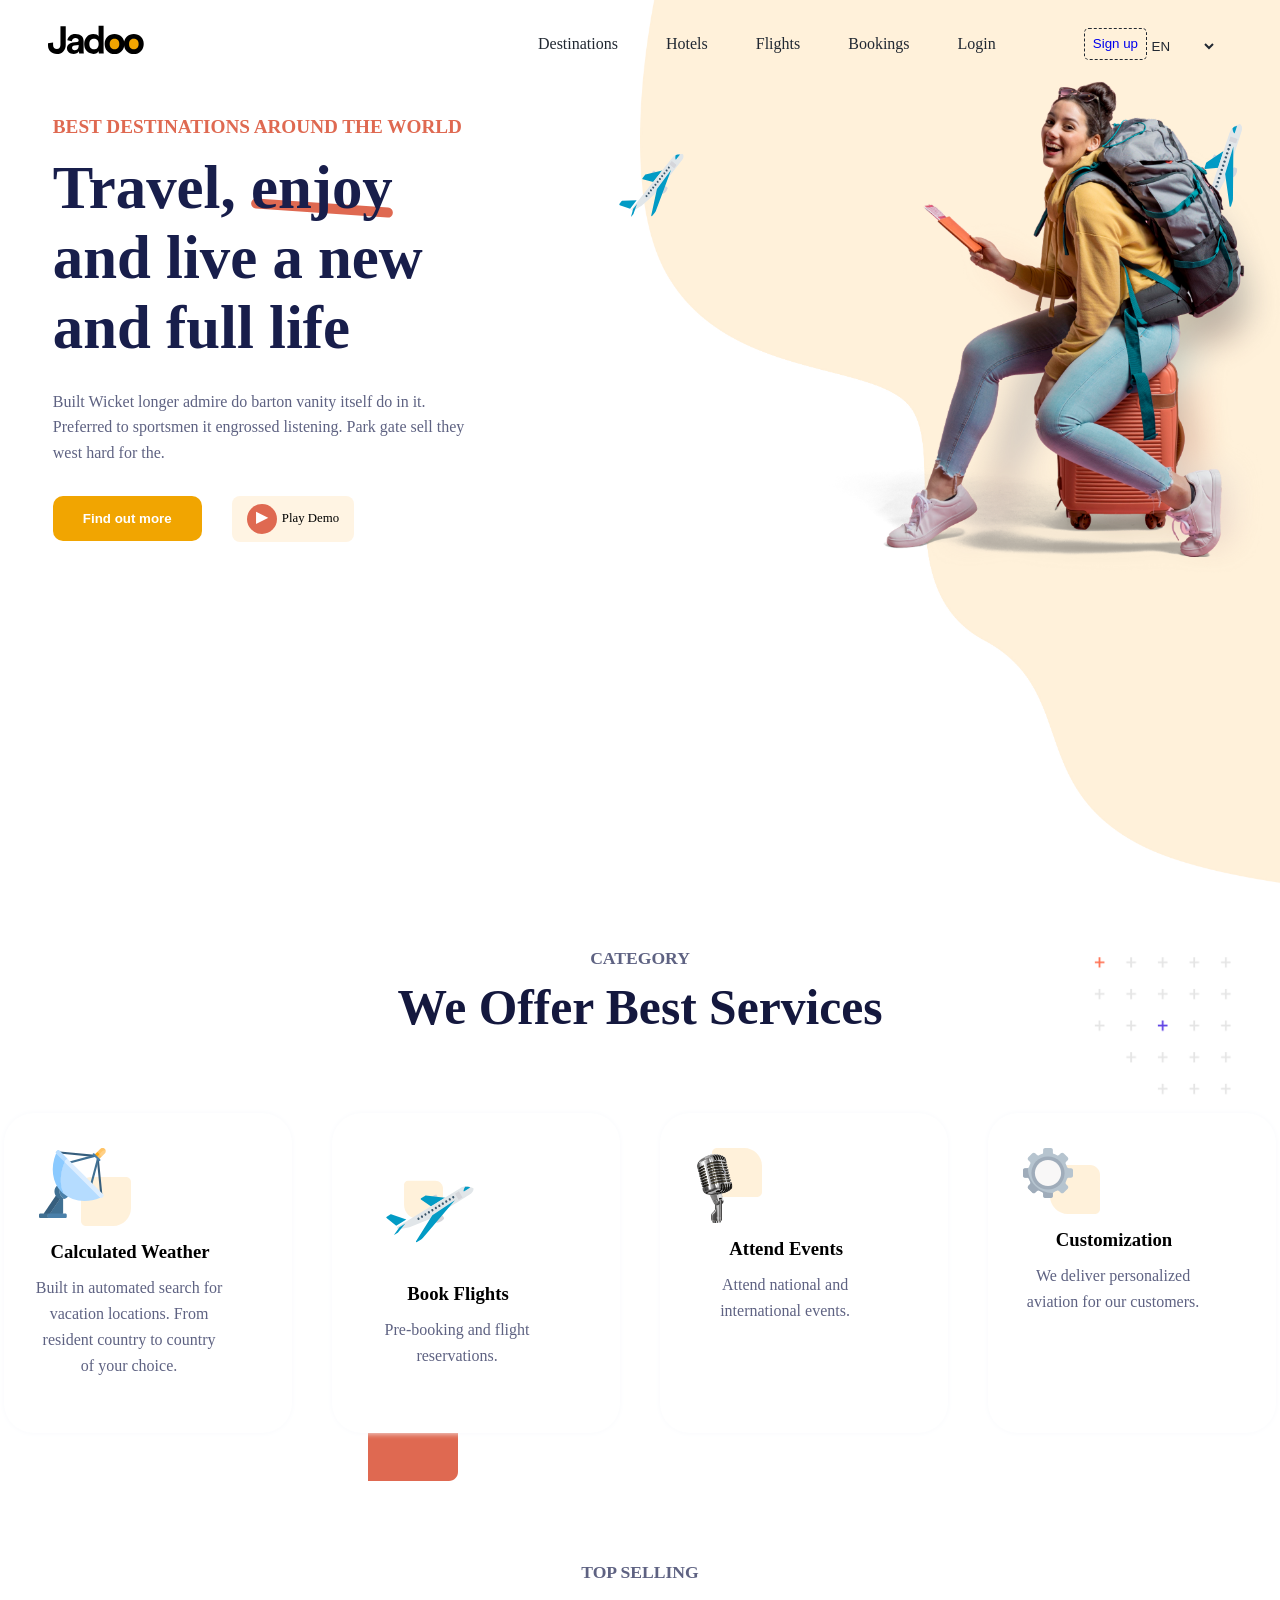
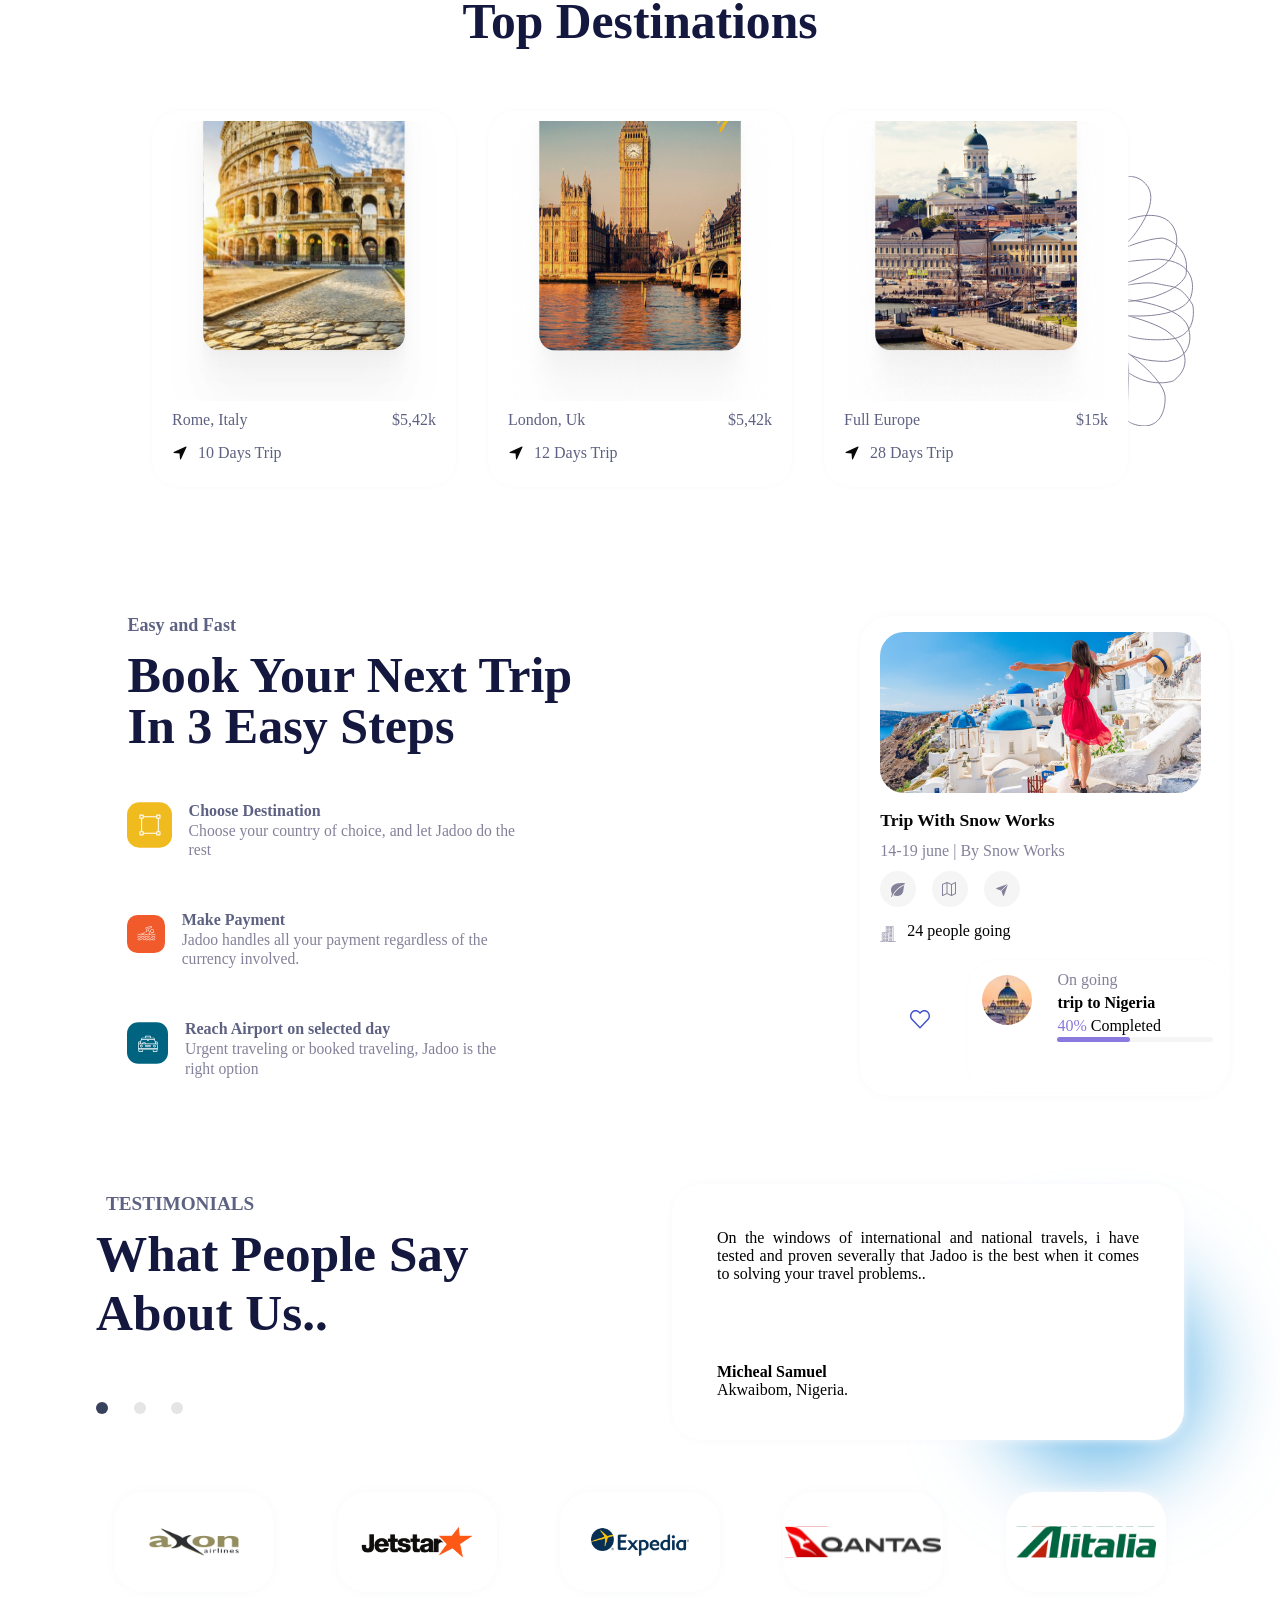
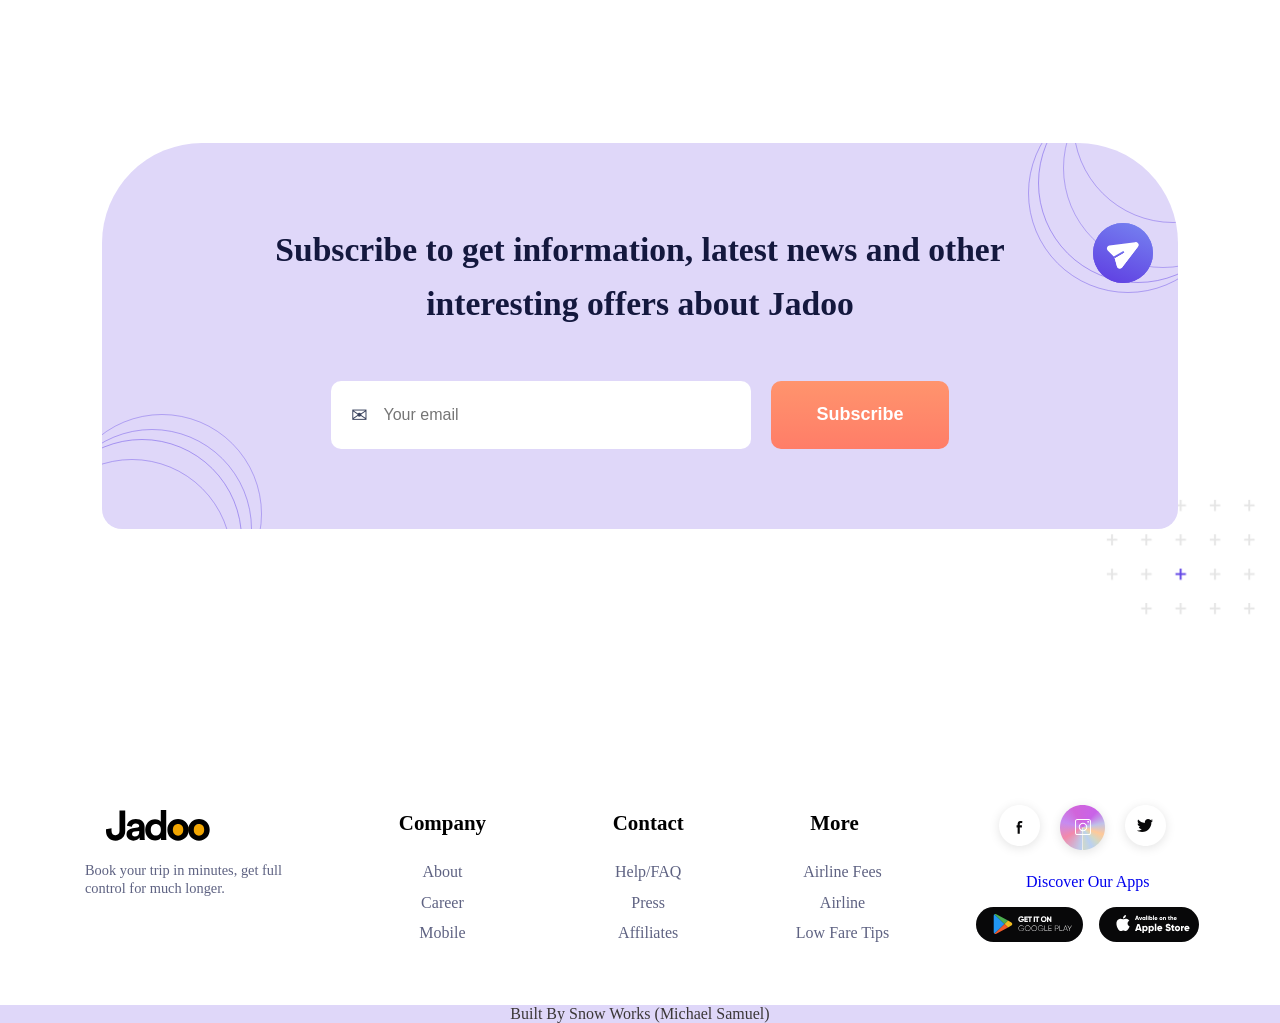
==== index.html @ ba0be9c7 "Add files via upload" ====
<!doctype html>
<html lang="en">
<head>
    <meta charset="UTF-8" />
    <meta name="viewport" content="width=device-width, initial-scale=1.0" />
    <link rel="stylesheet" href="style.css" />
    <link rel="stylesheet" href="response.css" />
        <link rel="stylesheet" href="offer.css" />
        <link rel="stylesheet" href="destination.css" />
        <link rel="stylesheet" href="trip.css" />
        <link rel="stylesheet" href="testimonial.css" />
        <link rel="stylesheet" href="brand.css" />
        <link rel="stylesheet" href="subscription.css" />
        <link rel="stylesheet" href="footer.css" />
        <link rel="stylesheet" href="hamburger.css" />
        <link rel="icon" href="images/Logo.svg" size="32x32 16x16" >
        
        
    <title>Jadoo Landing page</title>
</head>
<body>


    <section class="hero">
             <div class="background-shape"></div>


            <nav>
                <div class="logo"><img src="images/Logo.svg"></div>
                <ul class="nav-links">
                   
                    <li><a href="#">Destinations</a></li>
                    <li><a href="#">Hotels</a></li>
                    <li><a href="#">Flights</a></li>
                    <li><a href="#">Bookings</a></li>
                    <li><a href="#">Login</a></li>
                </ul>

                   <div class="nav-btn">
                       <button class="sign-btn"><a href="login.html">Sign up</a></button>
                       <select class="slct">
                          <option>EN</option>
                          <option>Espanol</option>
                          <option>Spanish</option>
                          <option>French</option>
                        </select>
                   </div>


                                  <!-- Hamburger button — visible on mobile only -->
  <button class="hamburger" id="hamburger-btn" aria-label="Open navigation menu" aria-expanded="false" aria-controls="mobile-nav">
    <span class="ham-bar ham-bar--top"></span>
    <span class="ham-bar ham-bar--mid"></span>
    <span class="ham-bar ham-bar--bot"></span>
  </button>
            </nav>

                    <!--- the part carrying the the image  -->

            <div class="container">
    <div class="hero-content">
      <p class="tagline">Best Destinations around the world</p>
      <h1>Travel, <span class="accent">enjoy</span> and live a new and full life</h1>
      <p class="desc">
        Built Wicket longer admire do barton vanity itself do in it. 
        Preferred to sportsmen it engrossed listening. Park gate 
        sell they west hard for the.
      </p>
      <div class="cta-group">
        <button class="btn-orange">Find out more</button>
        <div class="play-demo">
          <div class="play-icon">▶</div>
          <span>Play Demo</span>
        </div>
      </div>
    </div>

    <div class="hero-image">
        <img src="images/plane.svg" class="plane plane-2">
      <img src="images/Traveller 1 (5).png" alt="Traveler" class="main-img">
      <img src="images/plane.svg" class="plane plane-1">
      
    </div>



             

       </section>

       </div>

      

    </section>




                   <!---offer section part of the website-->


                  <section class="offer-section">

                    <div class="background-stars"></div>

                     <h6 class="section-title">CATEGORY</h6>
                     <h2 class="section-reason">We Offer Best Services</h2>

                  

                       <div class="offer-container">
                                

                                 

                             <div class="section-cards">
                                       <div class="offer-cards1">
                                        <div class ="col-1">
                                          <img src="/images/Group 48.svg" alt="triangular svg" >
                                          <h3 class="card-reason">Calculated Weather</h3>
                                        <p id="col1-p">Built in automated search for vacation locations. From resident country to country of your choice.</p>
                                        </div>
                                        
                              </div>

                                         <div class="section-cards">
                                          <div class="offer-cards1">
                                          <div class ="col-1">
                                          <img src="images/Group 51.svg" alt="triangular svg" width="130px" height="80px">
                                          <h3 class="card-reason">Book Flights</h3>
                                        <p id="col1-p">Pre-booking and flight reservations.</p>

                                        </div>

                                         </div>

                                         


                                         <div class="section-cards">
                                           <div class="offer-cards1">
                                          <div class ="col-1">
                                          <img src="images/Group 50.svg " alt="triangular svg" >
                                          <h3 class="card-reason">Attend Events</h3>
                                        <p id="col1-p">Attend national and international events.</p>

                                        </div>

                                         </div>



                                             <div class="section-cards">

                                              <div class="offer-cards1">
                                          <div class ="col-1">
                                          <img src="images/Group 49.svg"  alt="triangular svg" >
                                          <h3 class="card-reason">Customization</h3>
                                        <p id="col1-p">We deliver personalized aviation for our customers.</p>

                                        </div>


                                             </div>

                                        
                              </div>
                        </div>



                         <!--the triangular vector image at the back background-->

                                        <div class="background-vector"></div>
                   </section>





                   <!----the destination section of the code ----->











                   <section class="destinations">
  <div class="section-header">
    <p class="subtitle">Top Selling</p>
    <h2 class="title">Top Destinations</h2>
  </div>
  


<div class=" destination-pack">

  <!---first card on the destination card-->

   <div class="cards-container">
    

    <div class="dest-card">
      <div class="card-image">
        <img src="images/Rectangle 14 (2).svg" alt="Rome">
      </div>
      <div class="card-body">
        <div class="card-info">
          <span class="location">Rome, Italy</span>
          <span class="price">$5,42k</span>
        </div>
        <div class="duration">
          <img src="images/navigation 1.svg"> 10 Days Trip
        </div>
      </div>
    </div>

    </div>





    <!---second card on the destination card-->



     <div class="cards-container">
   
    <div class="dest-card">
      <div class="card-image">
        <img src="images/Rectangle11 14.png" alt="london, UK image">
      </div>
      <div class="card-body">
        <div class="card-info">
          <span class="location">London, Uk </span>
          <span class="price">$5,42k</span>
        </div>
        <div class="duration">
          <img src="images/navigation 1.svg"> 12 Days Trip
        </div>
      </div>
    </div>

    </div>





    <!---third card on the destination card-->


     <div class="cards-container">
    <div class="spring-decor"></div>

    <div class="dest-card">
      <div class="card-image">
        <img src="images/Rectangle22 14 (1).png" alt="Europe image">
      </div>
      <div class="card-body">
        <div class="card-info">
          <span class="location">Full Europe</span>
          <span class="price">$15k</span>
        </div>
        <div class="duration">
          <img src="images/navigation 1.svg"> 28 Days Trip
        </div>
      </div>
    </div>

    </div>




</div>




</section>

                              <!--section of the trip hero section-->



                          <section class=" trip-section">

                                          


                                          <div class = "trip-container">
                                                <div class ="cl-3">
                                                  <h4>Easy and Fast</h4>
                                                    <h2>Book Your Next Trip In 3 Easy Steps</h2>
                                                      <div class="icn-info">
                                                          <div class="icn3">
                                                              <div class="icn3-img">
                                                                  <img src ="images/Group 7.svg" alt="svg icon for trip option " loading="lazy">   
                                                              </div>
                                                                  <div class="write-flt">
                                                                      <p class ="icn3-title">Choose Destination</p>
                                                                      <p class ="icn3-content">Choose your country of choice, and let Jadoo do the rest</p>

                                                                  </div>
                                                          </div>

                                                              <div class="icn3">
                                                                <div class="icn3-img">
                                                                    <img src ="images/Group 12.svg" alt="svg icon for trip option " loading="lazy">
                                                                </div>
                                                                  <div class="write-flt">
                                                                    <p class ="icn3-title">Make Payment</p>
                                                                        <p class ="icn3-content">Jadoo handles all your payment regardless of the currency involved.</p>
                                                                  </div>
                                                              </div>

                                                              <div class="icn3">
                                                                    <div class="icn3-img">
                                                                        <img src ="images/Group 11.svg" alt="svg icon for trip option " loading="lazy">
                                                                    </div>
                                                                        <div class="write-flt">
                                                                            <p class ="icn3-title">Reach Airport on selected day </p>
                                                                                <p class ="icn3-content">Urgent traveling or booked traveling, Jadoo is the right option</p>
                                                                        </div>
                                                                </div>
                                                        </div>

                                                </div>
                                                          
                                          </div>

                                                <div class ="cl-4">
                                                      <div class="bluebackdrop"></div>
                                                    <div class="cl-4-card ">
                                                      <div class="cl4-img">
                                                        <img src="images/Rectangle 17.svg" alt="lady standing and facing the horizon"  loading="lazy">
                                                      </div>
                                                        <div class="cl4-content">
                                                            <p class="img-title">Trip With Snow Works</p>
                                                              <p class="img-date">14-19 june | By Snow Works</p>
                                                                <div class="img-icns">
                                                                    <img src="images/LEAF.svg" loading="lazy"  alt ="social icons">
                                                                      <img src="images/map icon.svg" loading="lazy" alt ="social icons">
                                                                        <img src="images/send.svg" loading="lazy" alt ="social icons">
                                                                </div>
                                                                
                                                                  <div class="going-img">
                                                                      <img src="images/building 1.svg" loading="lazy"  alt="map icon you would click on ">  
                                                                          
                                                                  </div>
                                                                          <div class ="goingtxt">
                                                                            <div class="going">
                                                                              <p class="goingtext">24 people going</p>
                                                                          </div>     
                                                                          </div>
                                                                        

                                                                    <div class="cl4-mini">
                                                                        <div class="cl4-mincard">
                                                                              <div class="mincontain">
                                                                                    <div class="min-img">
                                                                                <img src="images/Mask Group.svg" loading="lazy" decoding="async" alt ="paris image">
                                                                            </div>
                                                                            
                                                                            <div class="mini-write">
                                                                                <p class="minip">On going</p>
                                                                                  <p class="minit">trip to Nigeria</p>
                                                                                    <p id="minisc"><span id="minis">40%</span> Completed</p>
                                                                                        <div class="minisimg"><img src="images/Group 3.svg"></div>
                                                                            </div>  
                                                                              </div>
                                                                            

                                                                        </div>
                                                                        
                                                                    </div>
                                                                      <div class ="loveicn">
                                                                        <img src="images/heart (6) 1.svg" loading="lazy" alt="love icon">
                                                                      </div>
                                                        </div>
                                                    </div>
                                            </div>

                                          </div>

                            </section>







                            <!--the testimonial section--->



                            <section class="testimonialsection">

                                <div class="testcontainer">

                                      <div class="testcol1">
        <div class="test-heading">
          <p>TESTIMONIALS</p>
        </div>

        <div class="test-title">
          <h2>What People Say About Us..</h2>
        </div>
            <div class="testcol1dots">
            <div id="testimg1"><img src="images/Group 61.svg"></div>
            <div id="testimg2"><img src=""></div>
            <div id="testimg3"><img src=""></div>
          </div>
      </div>
          

      <!-- the second half section of the testimonial page-->

      <div class="testcol2">
        <div class="testcolcard">
            <div class ="testcol2img"><img src="images/Image.svg"></div>
                <div class="col2write">
                  <p id="col2con">On the windows of international and national travels, 
                    i have tested and proven severally that Jadoo is the best when it comes to solving your 
                    travel problems..</p>
                  <p id="col2writetitle">Micheal Samuel</p>
                    <p>Akwaibom, Nigeria.</p>
                </div>

        </div>
      </div>

                                </div>
      



    </section>




        <!---Brands section-->

          <section class="brandsection">
              <div class="brandcontainer">
                    <div class="brandcol1">
                        <div class="brandcol1img">
                            <img src="images/image 27.svg" alt="brand logo" loading="lazy">

                        </div>
                        
                    </div>
                    <div class="brandcol2">
                        <div class="brandcol2img">
                            <img src="images/image 28.svg" alt="brand logo" loading="lazy">
                        </div>
                        
                    </div>
                    <div class="brandcol3">
                      <div class="brandcol3img">
                        <img src="images/image 29.svg" alt="brand logo" loading="lazy" >

                      </div>
                        

                    </div>
                    <div class="brandcol4">
                        <div class="brandcol4img">
                          <img src="images/image 30.svg" alt="brand logo" loading="lazy">
                        </div>
                    </div>
                    <div class="brandcol5">
                        <div class="brandcol5img">
                            <img src="images/image 31.svg" alt="brand logo" loading="lazy">
                        </div>
                        
                      
                    </div>
              </div>
          </section>



          <!----Subscription section-->

          <section class="subscribe-section">

            <div class="plus-pattern"></div>


  <div class="subscribe-container">
    <div class="circles-left"></div>
    <div class="circles-right"></div>
    <div class="circles-left1"></div>
    <div class="circles-right2"></div>
    <div class="circles-left3"></div>
    <div class="circles-right4"></div>
    <div class="circles-left5"></div>
    <div class="circles-right6"></div>
    
    <div class="telegram-icon">
      <img src="images/Group 77.svg" alt="Send, telegram logo" >
    </div>

    <h3>Subscribe to get information, latest news and other interesting offers about Jadoo</h3>
    
    <form class="subscribe-form">
      <div class="input-group">
        <span class="mail-icon">✉</span>
        <input type="email" placeholder="Your email" required>
      </div>
      <button type="submit">Subscribe</button>
    </form>
  </div>
</section>





<!---footer-->

<footer class="footersection">

  <div class="footcontainer">
        <div class="footcol1">
            <div id="col1title"><img src="images/Logo.svg" alt="jadoo website logo" loading="lazy" > </div>
                <p>Book your trip in minutes, get full control for much longer.</p>

        </div>
            <div class="footcol2">
              <h3>Company</h3>
              <ul>
                <li>About</li>
                  <li>Career</li>
                    <li>Mobile</li>
              </ul>

            </div>
                <div class="footcol3">
                    <h3>Contact</h3>
                    <ul>
                        <li><a href="#">Help/FAQ</a></li>
                            <li><a href="#">Press</a></li>
                                <li><a href="#">Affiliates</a></li>
                    </ul>

                </div>
                    <div class="footcol4">
                        <h3>More</h3>
                          <ul>
                              <li><a href="#">Airline Fees</a></li>
                                <li><a href="#">Airline</a></li>
                                  <li><a href="#">Low Fare Tips</a></li>
                          </ul>

                    </div>
                        <div class="footcol5">
                            <div class="col5icons">
                                <div id="col5fb"><img src="images/Social.svg" alt="facebook logo" loading="lazy" ></div>
                                <div id="col5ig"><img src="images/Socialinsta.svg" alt="instagram logo" loading="lazy"></div>
                                <div id="col5x"><img src="images/Socialtwitter.svg" alt="twitter logo" loading="lazy"></div>
                            </div>
                                <a href="#">Discover Our Apps</a>
                                <div class="playapple">
                                  <img src="images/Google Play.svg" loading="lazy"  alt="play store logo" id="ply">
                                  <img src="images/Play Store.svg" loading="lazy"  alt="apple store logo" id="apl">
                                </div>

                        </div>

                        
  </div>
                             <!----the developers information-->
                             <div id="copyright">
                          <p>Built By Snow Works (Michael Samuel)</p>
                        </div>


                            
                                                 

</footer>



                                       


                         
 
                    
               <!-- Overlay backdrop -->
<div class="nav-overlay" id="nav-overlay" aria-hidden="true"></div>

<!-- Mobile nav drawer -->
<aside class="mobile-nav" id="mobile-nav" aria-hidden="true" role="navigation" aria-label="Mobile navigation">

  <button class="mobile-nav__close" id="mobile-nav-close" aria-label="Close navigation menu">
    <svg width="22" height="22" viewBox="0 0 24 24" fill="none" stroke="currentColor" stroke-width="2.5" stroke-linecap="round" stroke-linejoin="round">
      <line x1="18" y1="6" x2="6" y2="18"/>
      <line x1="6" y1="6" x2="18" y2="18"/>
    </svg>
  </button>

  <div class="mobile-nav__brand">
    <img src="images/Logo.svg" alt="Jadoo Logo" />
  </div>

  <ul class="mobile-nav__links">
    <li><a href="#" class="mobile-nav__link">Destinations</a></li>
    <li><a href="#" class="mobile-nav__link">Hotels</a></li>
    <li><a href="#" class="mobile-nav__link">Flights</a></li>
    <li><a href="#" class="mobile-nav__link">Bookings</a></li>
    <li><a href="login.html" class="mobile-nav__link">Login</a></li>
  </ul>

  <div class="mobile-nav__cta">
    <a href="createaccount.html" class="mobile-nav__signup-btn">Sign Up Free</a>
  </div>

  <div class="mobile-nav__lang">
    <select>
      <option>English</option>
      <option>Espanol</option>
      <option>French</option>
    </select>
  </div>

</aside>

<!-- Hamburger JS — must be last -->
<script src="hamburger.js"></script> 

      



</body>
</html>
</body>
</html>
---- style.css ----
* {
  margin: 0;
  padding: 0;
  box-sizing: border-box;
}

html {
  scroll-behavior: smooth;
  overflow-x: hidden;
  width: 100%;
}

body {
  background-color: #ffffff;
  color: black;
  overflow-x: hidden;
  width: 100%;
}

.hero {
  position: relative; /* Essential: keeps the shape inside the hero */
  width: 100%;
  min-height: 100vh;
  overflow: hidden; /* This crops the image so it doesn't create a scrollbar */
}

.background-shape {
  position: absolute;
  top: 0;
  right: 0; /* Moves it to the right side */
  z-index: -1; /* Places it behind your text and planes */

  /* Styling the shape */
  width: 50%; /* Adjust based on how much of the screen it should cover */
  height: 100%;
  background-image: url("images/Decore.jpg");
  background-repeat: no-repeat;
  background-size: cover;
  background-position: left center;
}

nav {
  width: 100%;
  height: 3.5rem;
  padding: 2.5rem;
  display: flex;
  justify-content: flex-end;
  align-items: center;
  flex-wrap: nowrap;
  position: sticky;
  z-index: 100;
  gap: 1rem;
}

.logo {
  margin-right: auto;
}

.logo img {
  width: 6rem;
  height: 2.5rem;
  cursor: crosshair;
}

.nav-links {
  display: flex;
  list-style-type: none;
  gap: 5.5rem;
  margin-top: 0.8rem;
  margin-right: 9rem;
  margin-bottom: 0.3rem;
  position: sticky;
}

.nav-links a {
  position: relative;
  font-size: 1rem;
  font-weight: 400;
  line-height: 100%;
  letter-spacing: 0%;
  text-decoration: none;
  color: #212832;
  transition: 0.3s;
  gap: 10rem;
  position: sticky;
}

.nav-links a:hover {
  color: #f9a824;
  text-shadow: 0 0 15px #fff1da;
}

.nav-btn {
  display: flex;
  margin-top: 0.8rem;
}

.nav-btn li {
  list-style-type: none;
  margin-top: 0.5rem;
}

.nav-btn li a {
  text-decoration: none;
}

.sign-btn {
  border-radius: 0.3rem;
  border: 1px dashed #212832;
  background: transparent;
  padding: 0.5rem;
  font-family: sans-serif;
  font-weight: 500;
  line-height: 100%;
  letter-spacing: 0%;
  color: #212832;
  cursor: pointer;
  transition: 0.3s;
  margin-left: 8px;
  margin-bottom: 5px;
}

.sign-btn a {
  text-decoration: none;
}

.sign-btn:hover {
  background: #fab74c;
  color: #ffff;
  font-weight: 500;
  box-shadow: 0 0 15px #f9a824;
  border: none;
  transition: 0.3s;
}

.slct {
  margin-right: 15px;
  background: transparent;
}

select {
  font-family: sans-serif;
  font-weight: 500;
  line-height: 100%;
  letter-spacing: 0%;
  color: #212832;
  border: none;
  background: transparent;
  padding: 0.5px;
  cursor: pointer;
  margin-right: 15px;
}

option {
  background: transparent;
}

/* this the part that carries the hero section write up, the areoplane svg and the traveler picture8*/

.container {
  display: flex;
  align-items: center;
  justify-content: space-between;
  width: 100%;
  z-index: 2;
  margin-left: 1.3rem;
}

/* Left Side write up */
.hero-content {
  flex: 3;
  max-width: 450px;
  margin-left: 1.3rem;
}

.tagline {
  color: #df6951;
  text-transform: uppercase;
  font-weight: 700;
  font-size: 1.2rem;
  margin-bottom: 1rem;
  line-height: 100%;
  letter-spacing: 0%;
}

h1 {
  font-size: 70px;
  color: #181e4b;
  font-weight: 700;
  font-size: 4.7rem;
  line-height: 5rem;
  letter-spacing: -2%;
  width: 32.8rem;
  margin-bottom: 25px;
}

.accent {
  position: relative;
  color: #181e4b;
}

/* The red brush stroke under 'enjoy' */
.accent::after {
  content: "";
  position: absolute;
  bottom: 8px;
  left: 0;
  width: 100%;
  height: 10px;
  background: #df6951;
  z-index: -1;
  transform: rotate(4deg);
  border-radius: 10px;
}

.desc {
  font-family: poppins;
  color: #5e6282;
  font-size: 16px;
  line-height: 1.6;
  margin-bottom: 30px;
}

/* Right Side - Image (the traveler image) Positioning */
.hero-image {
  flex: 1;
  position: relative;
  display: flex;
  justify-content: flex-end;
}

.main-img {
  width: 100%;
  max-width: 600px;
  z-index: 3;
  margin-right: 0.8rem;
}

/* Absolute Positioning for Background & Planes */
.bg-shape {
  position: absolute;
  top: 0;
  right: 0;
  width: 45%;
  height: 100%;
  background: #fff1da; /* The beige color */
  border-bottom-left-radius: 30% 50%;
  z-index: 1;
}

/* aeroplane SVG's on the hero section */

.plane {
  position: absolute;
  width: 60px;
  z-index: 4;
}

.plane-1 {
  top: 10%;
  left: 15%;
  width: 7.2rem;
  transform: rotate(-10deg);

  /*applying the keyframe to our plane icon so that it will fly*/

  transform: rotate(-20deg); /* Base rotation */

  /* Applying the animation */
  animation: fly 15s ease-in-out infinite;
}

.plane-2 {
  top: 5%;
  right: 1.5%;
  width: 8.6em;
  z-index: -1;
  transform: rotate(8deg);

  /*applying the keyframe to our plane icon so that it will fly*/

  transform: rotate(-40deg); /* Base rotation */

  /* Applying the animation */
  animation: fly 10s ease-in-out infinite;
}

/* keyframe for our plane icons to actually fly on the screen  */

@keyframes fly {
  0% {
    transform: translate(0, 0) rotate(0deg);
  }
  25% {
    transform: translate(45px, -30px) rotate(2deg);
  }
  50% {
    transform: translate(80px, 0px) rotate(0deg);
  }
  75% {
    transform: translate(45px, 30px) rotate(-2deg);
  }
  100% {
    transform: translate(0, 0) rotate(0deg);
  }
}

/* hero section Buttons  */

.btn-orange {
  background: #f1a501;
  color: white;
  border: none;
  padding: 15px 30px;
  border-radius: 10px;
  font-weight: 600;
  cursor: pointer;
  transition: 0.5s;
}

.btn-orange:hover {
  background: #d78500;
  color: white;
  font-weight: 600;
  box-shadow: 0 0 15px #f9a724d2;
  scale: calc(1.2);
  cursor: pointer;
}

.cta-group {
  display: flex;
  align-items: center;
  gap: 30px;
}

/* the play demo button that is on the hero section*/

.play-demo {
  background: #fff4e3;
  padding: 8px 15px;
  border-radius: 8px;
  display: flex;
  align-items: center;
  transition: 0.5s;
}

.play-icon {
  text-align: center;
  align-items: center;
  padding: 0.2rem;
  background: #df6951;
  color: #ffff;
  height: 1.9rem;
  width: 1.9rem;
  border-radius: 50%;
}

.play-demo span {
  font-weight: 500;
  font-size: 0.8rem;
  margin-left: 0.3rem;
}

.play-demo:hover {
  scale: calc(1.2);
  cursor: pointer;
}

.play-icon:hover {
  cursor: pointer;
  background: #f45333;
  transition: 0.5s;
}

/*  RESPONSIVE NESS FOR ALL SCREEN SIZES */
---- response.css ----
/* ============================================================
   responsiveness.css — Jadoo Travel
   Built from exact HTML class names in index.html.
   Arrangement: your style (small → large, bracketed bands).

   Bands:
     260px  – 479px   tiny + small phones
     480px  – 767px   phones
     768px  – 1023px  tablets
     1024px – 1279px  small laptops
     1280px – 1535px  large laptops
     1536px – 2559px  desktops
     2560px+           4K

   Global base (no query): structural bug fixes that apply
   at every screen size.
   ============================================================ */

/* ============================================================
   GLOBAL BASE — runs at every screen size
   ============================================================ */

*,
*::before,
*::after {
  box-sizing: border-box;
}

html,
body {
  overflow-x: hidden;
  width: 100%;
}

img {
  max-width: 100%;
  height: auto;
  display: block;
}

/* Fix: destination-pack has hardcoded width:69.63rem & height:30.75rem
   — strips them globally so responsive overrides can work cleanly */
.destination-pack {
  width: 100% !important;
  max-width: 1200px !important;
  height: auto !important;
  margin: 0 auto;
  display: flex !important;
  flex-wrap: wrap !important;
  justify-content: center !important;
  gap: 2rem;
}

/* Fix: subscription.css has a missing closing brace on .subscribe-section
   which silently breaks all rules below it in that file */
.subscribe-section {
  padding: 100px 8%;
  position: relative;
  overflow: hidden;
}

/* Fix: trip-container has hardcoded width:41.94rem */
.trip-container {
  width: 100%;
  max-width: 1100px;
  height: auto;
}

/* Fix: offer-container needs full width so section-cards can center */
.offer-container {
  width: 100%;
  max-width: 1200px;
  margin: 0 auto;
  display: flex;
  flex-direction: column;
  align-items: center;
}

/* Fix: brandcol5 targets .brandcol5 img in brand.css but HTML uses
   .brandcol5img img — add both selectors so logo sizes always apply */
.brandcol5img img {
  background: #ffff;
  border: 2px;
  box-shadow: 0 0 12px #f8f9fc;
  height: 100px;
  width: 160px;
  padding: 10px;
  border-radius: 30px;
}

.brandcol5img img:hover {
  cursor: grab;
  box-shadow: 0 8px 16px #5e62826d;
  transition: 1s ease-in;
  transform: translateY(-10px);
}

/* nav base — needed so hamburger/desktop nav toggling works */
nav {
  position: relative;
  z-index: 100;
  width: 100%;
}

/* RESPONSIVENESS FOR MOBILE PHONES FROM 260px to 479px  (tiny phones + small phones) */

@media (min-width: 260px) and (max-width: 479px) {
  /* NAV  for mobile screen sizes*/
  nav {
    padding: 1rem 1.2rem;
    height: auto;
    display: flex;
    align-items: center;
  }

  .logo img {
    width: 5rem;
    height: 2rem;
  }

  .nav-links,
  .nav-btn {
    display: none;
  }

  .hamburger {
    display: flex;
    margin-left: auto;
  }

  /* HERO section for mobile screen size*/
  .hero {
    min-height: auto;
    padding-bottom: 2rem;
  }

  .background-shape {
    display: block;
    position: absolute;
    top: 0;
    left: 0;
    width: 100%;
    height: 80%;
    background-size: cover;
    background-position: center center;
    opacity: 1;
  }

  .container {
    flex-direction: column;
    align-items: center;
    text-align: center;
    padding: 1.5rem 1rem;
    gap: 1.5rem;
    margin-left: 0;
  }

  .hero-content {
    max-width: 100%;
    margin-left: 0;
    display: flex;
    flex-direction: column;
    align-items: center;
  }

  .tagline {
    font-size: 0.85rem;
  }

  h1 {
    font-size: 1.9rem;
    line-height: 2.4rem;
    width: 100%;
    margin-bottom: 1rem;
  }

  .desc {
    font-size: 0.9rem;
    max-width: 100%;
  }

  .cta-group {
    justify-content: center;
    flex-wrap: wrap;
    gap: 0.8rem;
  }

  .btn-orange {
    padding: 10px 18px;
    font-size: 0.85rem;
    transition: 2s ease-in-out;
  }

  .play-demo {
    font-size: 0.82rem;
    transition: 2s ease-in-out;
  }

  .hero-image {
    justify-content: center;
    width: 100%;
    position: relative;
    transition: 3s ease-in;
  }

  .main-img {
    max-width: 100%;
    margin-right: 0;
    margin-top: 3px;
  }

  .plane-1,
  .plane-2 {
    display: block;
    width: 6.1rem;
  }

  /* OFFER SECTION for mobile screen sizes  */
  .offer-section {
    margin-top: 2rem;
    padding: 0 1rem;
    text-align: center;
    transition: 2s ease-in-out;
  }

  .section-title {
    font-size: 0.85rem;
    transition: 3s ease-in-out;
  }

  .section-reason {
    font-size: 1.5rem;
    margin-top: 0.5rem;
    margin-bottom: 1.5rem;
    transition: 3s ease-in-out;
  }

  .section-cards {
    flex-direction: column !important;
    align-items: center !important;
    gap: 3.5rem !important;
    width: 100% !important;
    transition: 2s ease-in;
  }

  .offer-cards1 {
    width: 100% !important;
    max-width: 300px !important;
    height: 250px !important;
    padding-bottom: 3rem;
  }

  .col-1 {
    width: 100%;
    text-align: center;
  }

  .col-1 img {
    margin: 1rem auto 0;
    width: 3.5rem;
  }

  .card-reason {
    margin-left: 0;
    font-size: 0.9rem;
  }

  #col1-p {
    width: 100%;
    margin-left: 0;
    padding: 0 0.8rem;
    font-size: 0.85rem;
  }

  .background-stars,
  .background-vector {
    display: block;
  }

  /* DESTINATION section of the mobile screen sizes */
  .destinations {
    padding: 30px 4%;
    margin-top: 1rem;
    text-align: center;
    transition: 2s ease-in-out;
  }

  .subtitle {
    font-size: 0.85rem;
    transition: 2s ease-in-out;
  }

  .title {
    font-size: 1.5rem;
    margin-bottom: 1.5rem;
    margin-top: 0.5rem;
    transition: 2s ease-in-out;
  }

  .destination-pack {
    flex-direction: column !important;
    align-items: center !important;
    gap: 3.2rem !important;
    transition: 2s ease-out;
  }

  .cards-container {
    width: 100% !important;
    display: flex !important;
    justify-content: center !important;
  }

  .dest-card {
    width: 100% !important;
    max-width: 300px !important;
    height: auto !important;
  }

  .card-image img {
    height: 160px !important;
    width: 100%;
    object-fit: cover;
    border-radius: 14px;
  }

  .spring-decor {
    display: none;
  }

  /* TRIP SECTION  for mobile screen sizes*/
  .trip-section {
    display: flex !important;
    flex-direction: column !important;
    align-items: center !important;
    gap: 3.2rem !important;
    margin: 1.5rem 1rem !important;
    transition: 2s ease-in-out;
  }

  .trip-container {
    display: flex !important;
    flex-direction: column !important;
    width: 100% !important;
    gap: 3.5rem;
  }

  .cl-3 {
    display: flex !important;
    flex-direction: column !important;
    width: 100% !important;
    text-align: center;
    transition: 2s ease-in-out;
  }

  .cl-3 h4 {
    font-size: 0.85rem;
    transition: 2s ease-in-out;
  }

  .cl-3 h2 {
    font-size: 1.5rem;
    line-height: 1.3;
    margin-top: 0.3rem;
    transition: 2s ease-in-out;
  }

  .icn-info {
    width: 100%;
    height: auto;
  }

  .icn3 {
    display: flex !important;
    flex-direction: row !important;
    align-items: flex-start !important;
    gap: 0.8rem !important;
    padding-top: 1rem;
    text-align: left;
    transition: 2s ease-in-out;
  }

  .icn3-img img {
    width: 2rem !important;
    height: 2rem !important;
    flex-shrink: 0;
    transition: 2s ease-in-out;
  }

  .icn3-title {
    font-size: 0.88rem;
    transition: 3s ease-in-out;
  }

  .icn3-content {
    font-size: 0.8rem;
    line-height: 1.4;
    transition: 3.5s ease-in-out;
  }

  .cl-4 {
    width: 100%;
    display: flex;
    justify-content: center;
  }

  .cl-4-card {
    width: 100% !important;
    max-width: 300px !important;
    height: auto !important;
    transition: 2s ease-in;
  }

  .cl4-img {
    width: 86%;
  }

  .cl4-img img {
    width: 100%;
    margin: 0.8rem 0 0;
    object-fit: cover;
    border-radius: 16px;
    max-height: 200px;
  }

  /* this text is the text that shows going location in the laptop screen small mini card*/

  .going,
  .goingtext {
    display: none !important;
  }

  .cl4-mincard {
    position: relative !important;
    width: 100% !important;
    max-width: 240px !important;
    margin: 0.5rem auto !important;
  }

  .cl4-mini {
    justify-content: center;
  }

  .bluebackdrop {
    display: block;
    top: 450%;
    margin-top: 410vh;
  }

  .loveicn {
    padding: 20px;
  }

  /* TESTIMONIAL  section for the mobile screen sizes */

  .testimonialsection {
    margin-top: 3rem;
    transition: 2s ease-in-out;
  }

  .testcontainer {
    display: flex !important;
    flex-direction: column !important;
    align-items: center !important;
    gap: 1.5rem !important;
    padding: 0 1rem !important;
    margin-top: 1.5rem !important;
    transition: 2s ease-in-out;
  }

  .testcol1 {
    width: 100%;
    text-align: center;
  }

  .test-heading p {
    font-size: 0.85rem;
    transition: 3s ease-in-out;
  }

  .test-title h2 {
    font-size: 1.5rem;
    line-height: 1.3;
    transition: 3s ease-in-out;
  }

  .testcol1dots {
    margin-top: 1.5rem;
    display: flex;
    justify-content: center;
    transition: 2s ease-in-out;
  }

  .testcol2 {
    display: flex !important;
    flex-direction: column !important;
    align-items: center !important;
    width: 100%;
  }

  .testcolcard {
    width: 100% !important;
    max-width: 300px !important;
    height: auto !important;
    border-radius: 20px;
  }

  .testcol2img {
    position: static !important;
    display: flex !important;
    justify-content: center !important;
    margin: 1 auto 0.5rem !important;
    width: max-content;
  }

  .col2write {
    padding: 2rem !important;
  }

  /* BRANDS icons for mobile screen sizes */

  .brandsection {
    margin: 1.5rem 0.5rem;
    transition: 2s ease-in-out;
  }

  .brandcontainer {
    flex-wrap: wrap !important;
    justify-content: center !important;
    gap: 0.8rem !important;
    transition: 2s ease-in-out;
  }

  .brandcol1,
  .brandcol2,
  .brandcol3,
  .brandcol4,
  .brandcol5 {
    width: auto !important;
    height: auto !important;
  }

  .brandcol1img img,
  .brandcol2img img,
  .brandcol3img img,
  .brandcol4img img,
  .brandcol5img img {
    width: 80px !important;
    height: 55px !important;
    padding: 6px !important;
  }

  /* SUBSCRIPTION section of the mobile screen sizes */

  .subscribe-section {
    padding: 30px 4% !important;
    transition: 2s ease-in-out;
  }

  .subscribe-container {
    border-radius: 24px !important;
    padding: 35px 14px !important;
    transition: 2s ease-in-out;
  }

  .subscribe-container h3 {
    font-size: 1.1rem !important;
    line-height: 1.5 !important;
    margin-bottom: 1.2rem !important;
    transition: 3s ease-in-out;
  }

  .subscribe-form {
    flex-direction: column !important;
    align-items: center !important;
    gap: 0.8rem !important;
  }

  .input-group {
    width: 80% !important;
    max-width: 100% !important;
    height: 50px !important;
  }

  .subscribe-form button {
    width: 25% !important;
    max-width: 100% !important;
    height: 50px !important;
    font-size: 0.85rem !important;
    padding: 0 1rem !important;
  }

  .telegram-icon {
    width: 31px !important;
    height: 31px !important;
    right: 10px !important;
    top: 10px !important;
  }

  /* FOOTER section of the mobile screen sizes  */
  .footersection {
    margin-top: 3rem;
    transition: 2s ease-in-out;
  }

  .footcontainer {
    flex-direction: column !important;
    align-items: center !important;
    gap: 1.2rem !important;
    padding: 0 1rem !important;
    text-align: center !important;
  }

  #col1title {
    display: flex;
    justify-content: center;
  }

  .footcol1 {
    width: 100% !important;
    text-align: center !important;
  }

  .footcol2,
  .footcol3,
  .footcol4,
  .footcol5 {
    width: 100% !important;
    min-width: unset !important;
    height: auto !important;
    text-align: center !important;
  }

  .footcol2 ul li,
  .footcol3 ul li,
  .footcol4 ul li {
    text-align: center !important;
  }

  .footcol5 {
    display: flex;
    flex-direction: column;
    align-items: center;
  }

  .col5icons {
    justify-content: center;
  }

  .playapple {
    display: flex !important;
    justify-content: center !important;
    gap: 0.8rem !important;
    margin-top: 0.5rem;
  }

  #copyright p {
    font-size: 0.8rem;
    text-align: center;
    padding: 0.5rem;
  }
}

/* RESPONSIVENESS FROM — 480px to 767px  (for mobile phones with bigger screen sizes) */

@media (min-width: 480px) and (max-width: 767px) {
  /* NAV */
  nav {
    padding: 1.2rem 1.5rem;
    height: auto;
    display: flex;
    align-items: center;
  }

  .logo img {
    width: 5.5rem;
    height: 2.2rem;
  }

  .nav-links,
  .nav-btn {
    display: none;
  }

  .hamburger {
    display: flex;
    margin-left: auto;
  }

  /* HERO  section for mobile phones with bigger screen sizes*/
  .hero {
    min-height: auto;
    padding-bottom: 2rem;
    transition: 2s ease-in-out;
  }

  .background-shape {
    opacity: 1;
    width: 100%;
  }

  .container {
    flex-direction: column;
    align-items: center;
    text-align: center;
    padding: 2rem 1.5rem;
    gap: 2rem;
    margin-left: 0;
  }

  .hero-content {
    max-width: 100%;
    margin-left: 0;
    display: flex;
    flex-direction: column;
    align-items: center;
    transition: 3s ease-in-out;
  }

  .tagline {
    font-size: 1rem;
  }

  h1 {
    font-size: 1.5rem;
    line-height: 2.2rem;
    width: 100%;
    margin-bottom: 1rem;
    transition: 2s ease-in-out;
  }

  .desc {
    font-size: 0.95rem;
    max-width: 440px;
  }

  .cta-group {
    justify-content: center;
    flex-wrap: wrap;
    gap: 1rem;
  }

  .btn-orange {
    padding: 12px 22px;
    font-size: 0.9rem;
    transition: 3s ease-out;
  }

  .play-demo {
    font-size: 0.85rem;
    transition: 3s ease-out;
  }

  .hero-image {
    justify-content: center;
    width: 100%;
    position: relative;
  }

  .main-img {
    max-width: 450px;
    margin-right: 0;
  }

  .plane {
    display: flex;
    width: 6.2rem;
  }

  /* OFFER SECTION for mobile phones with larger screen sizes */

  .offer-section {
    margin-top: 2rem;
    padding: 0 1.2rem;
    text-align: center;
    transition: 2s ease-in-out;
  }

  .section-title {
    font-size: 0.85rem !important;
    transition: 3s ease-in-out;
  }

  .section-reason {
    font-size: 2.2rem !important;
    margin-bottom: 1.5rem;
    transition: 3s ease-in-out;
  }

  .section-cards {
    flex-direction: column !important;
    align-items: center !important;
    gap: 3.5rem !important;
    width: 100% !important;
    transition: 3s ease-in-out;
  }

  .offer-cards1 {
    width: 15rem !important;
    height: auto !important;
    padding-bottom: 1.5rem;
  }

  .col-1 {
    width: 100%;
    text-align: center;
  }

  .col-1 img {
    margin: 1.5rem auto 0;
    width: 3rem;
  }

  .card-reason {
    font-size: 0.85rem;
    margin-left: 0;
  }

  #col1-p {
    font-size: 0.95rem !important;
    width: 100%;
    margin-left: 0;
    padding: 0 1rem;
  }

  .background-vector {
    display: block;
  }

  .background-stars {
    display: block;
  }

  /* DESTINATIONS section for mobile phones with larger screen sizes*/

  .destinations {
    padding: 40px 5%;
    margin-top: 1rem;
    text-align: center;
    transition: 2s ease-in-out;
  }

  .subtitle {
    font-size: 0.85rem;
    transition: 3s ease-in-out;
  }

  .title {
    font-size: 2.2rem !important;
    margin-bottom: 1.5rem;
    margin-top: 0.5rem;
    transition: 3s ease-in-out;
  }

  .destination-pack {
    flex-direction: column !important;
    align-items: center !important;
    gap: 3.5rem !important;
  }

  .cards-container {
    width: 100% !important;
    display: flex !important;
    justify-content: center !important;
  }

  .dest-card {
    width: 16rem !important;
    height: auto !important;
  }

  .card-image img {
    height: 200px !important;
    width: 100%;
    object-fit: cover;
  }

  .spring-decor {
    display: none;
  }

  /* TRIP SECTION section for mobile phones with larger screen sizes  */

  .trip-section {
    display: block !important;
    margin: 2rem 1.2rem !important;
    transition: 2s ease-in-out;
  }

  .trip-container {
    display: flex !important;
    flex-direction: column !important;
    width: 100% !important;
    gap: 1.5rem;
  }

  .cl-3 {
    display: flex !important;
    flex-direction: column !important;
    justify-content: center !important;
    width: 100% !important;
    text-align: center;
    transition: 2s ease-in-out;
  }

  .cl-3 h4 {
    font-size: 0.85rem !important;
    transition: 2s ease-in-out;
  }

  .cl-3 h2 {
    font-size: 2rem !important;
    line-height: 1.3;
    margin-top: 0.3rem;
    transition: 2s ease-in-out;
  }

  .icn-info {
    width: 100%;
    height: auto;
  }

  .icn3 {
    display: flex !important;
    flex-direction: row !important;
    align-items: flex-start !important;
    gap: 0.8rem !important;
    padding-top: 1.2rem;
    text-align: left;
  }

  .icn3-img img {
    width: 2rem !important;
    height: 2.1rem !important;
    flex-shrink: 0;
  }

  .icn3-title {
    font-size: 0.9rem;
  }

  .icn3-content {
    font-size: 0.85rem;
    line-height: 1.4;
    font-weight: 400;
  }

  .cl-4 {
    width: 100%;
    display: flex;
    justify-content: center;
  }

  .cl-4-card {
    width: 100% !important;
    max-width: 340px !important;
    height: auto !important;
    margin-top: 8rem;
  }

  .cl4-img {
    display: flex !important;
    flex-direction: column !important;
    width: 100% !important;
  }

  .cl4-img img {
    width: 87%;
    margin: 1rem 0 0;
    object-fit: cover;
    border-radius: 16px;
    max-height: 220px;
  }

  .going,
  .goingtext {
    display: none !important;
  }

  .cl4-mincard {
    position: relative !important;
    width: 100% !important;
    max-width: 260px !important;
    margin: 0.5rem auto !important;
  }

  .cl4-mini {
    justify-content: center;
  }

  .bluebackdrop {
    display: block;
    top: 450%;
    margin-top: 410vh;
  }

  .loveicn {
    padding: 20px;
  }

  /* TESTIMONIAL section for mobile phone with larger screen sizes */

  .testimonialsection {
    margin-top: 4.5rem;
    transition: 2s ease-in-out;
  }

  .testcontainer {
    display: flex !important;
    flex-direction: column !important;
    align-items: center !important;
    gap: 2rem !important;
    padding: 0 1.2rem !important;
    margin-top: 2rem !important;
    transition: 2s ease-in-out;
  }

  .testcol1 {
    width: 100%;
    text-align: center;
  }

  .test-heading p {
    font-size: 0.85rem !important;
    transition: 2s ease-in-out;
  }

  .test-title h2 {
    font-size: 2.2rem !important;
    line-height: 1.3;
    transition: 2s ease-in-out;
  }

  .testcol1dots {
    margin-top: 1.8rem;
    display: flex;
    justify-content: center;
  }

  .testcol2 {
    display: flex !important;
    flex-direction: column !important;
    align-items: center !important;
    width: 100%;
  }

  .testcolcard {
    width: 23rem !important;
    height: auto !important;
    border-radius: 20px;
  }

  .testcol2img {
    position: static !important;
    display: flex !important;
    justify-content: center !important;
    margin: 1 auto 0.5rem !important;
    width: 50px;
  }

  .col2write {
    padding: 2rem !important;
    color: #464646;
  }

  /* BRANDS section for mobile phones with larger screen sizes */

  .brandsection {
    margin-top: 3rem !important;
    transition: 2s ease-in-out;
  }

  .brandcontainer {
    flex-wrap: wrap !important;
    justify-content: center !important;
    gap: 1rem !important;
    transition: 2s ease-in-out;
  }

  .brandcol1,
  .brandcol2,
  .brandcol3,
  .brandcol4,
  .brandcol5 {
    width: 10rem !important;
    height: 8rem !important;
  }

  .brandcol1img img,
  .brandcol2img img,
  .brandcol3img img,
  .brandcol4img img,
  .brandcol5img img {
    width: 8rem !important;
    height: 4rem !important;
    padding: 1rem !important;
  }

  /* SUBSCRIPTION section for mobile phones with larger screen sizes */
  .subscribe-section {
    padding: 40px 4% !important;
    transition: 2s ease-in-out;
  }

  .subscribe-container {
    border-radius: 30px 30px 16px 16px !important;
    padding: 40px 16px !important;
    transition: 2s ease-in-out;
  }

  .subscribe-container h3 {
    font-size: 1.3rem !important;
    line-height: 2rem !important;
    margin-bottom: 1.5rem !important;
    transition: 3s ease-in-out;
  }

  .subscribe-form {
    flex-direction: column !important;
    align-items: center !important;
    gap: 0.8rem !important;
  }

  .input-group {
    height: 3rem !important;
    width: 100% !important;
    max-width: 360px !important;
  }

  .subscribe-form button {
    height: 3rem !important;
    width: 30% !important;
    max-width: 360px !important;
    font-size: 1rem !important;
    padding: 0 1rem !important;
  }

  .telegram-icon {
    width: 25px !important;
    height: 25px !important;
    right: 12px !important;
    top: 12px !important;
  }

  /* FOOTER section for mobile phones with larger screen sizes */

  .footersection {
    margin-top: 3.5rem;
    transition: 2s ease-in-out;
  }

  .footcontainer {
    flex-direction: column !important;
    justify-content: center !important;
    align-items: center !important;
    text-align: center !important;
    gap: 1.5rem !important;
    padding: 0 1.2rem !important;
  }

  #col1title {
    display: flex;
    justify-content: center !important;
    text-align: center !important;
    transition: 3s ease-in;
  }

  .footcontainer h3 {
    font-size: 0.9rem !important;
  }

  .footcol1 {
    width: 100% !important;
    text-align: center !important;
  }

  .footcol2,
  .footcol3,
  .footcol4,
  .footcol5 {
    width: 100% !important;
    min-width: unset !important;
    height: auto !important;
    text-align: center !important;
    font-size: 0.85rem;
  }

  .footcol2 ul li,
  .footcol3 ul li,
  .footcol4 ul li {
    text-align: center !important;
  }

  .footcol5 {
    display: flex;
    flex-direction: column;
    align-items: center;
  }

  .col5icons {
    justify-content: center;
  }

  .playapple {
    display: flex !important;
    justify-content: center !important;
    gap: 1rem !important;
    height: auto !important;
    margin-top: 0.5rem;
  }

  #copyright p {
    font-size: 0.85rem;
    text-align: center;
    padding: 0.6rem;
  }
}

/* RESPONSIVENESS FOR TABLET SCREEN SIZES  from  — 768px to 1023px  (tablets) */

@media (min-width: 768px) and (max-width: 1023px) {
  /* NAV — hamburger on, desktop nav off */
  .nav-links,
  .nav-btn {
    display: none !important;
  }

  nav {
    padding: 1.5rem 2rem;
    height: auto;
    display: flex;
    align-items: center;
    position: sticky;
  }

  .hamburger {
    display: flex !important;
    margin-left: auto;
  }

  /* mobile nav drawer stays functional — do NOT hide it */
  /* hamburger.js handles open/close */

  /* HERO section for tablet screen sizes  */
  .hero {
    min-height: auto;
    padding-bottom: 2rem;
    transition: 3s ease-in-out;
  }

  .background-shape {
    width: 100%;
    opacity: 0.3;
  }

  .container {
    flex-direction: column;
    align-items: center;
    text-align: center;
    padding: 2rem 1.5rem;
    gap: 2rem;
    margin-left: 0;
    transition: 3s ease-in-out;
  }

  .hero-content {
    max-width: 100%;
    margin-left: 0;
    display: flex;
    flex-direction: column;
    align-items: center;
    transition: 3s ease-in-out;
  }

  h1 {
    font-size: 2.8rem;
    line-height: 3.2rem;
    width: 100%;
    margin-bottom: 1rem;
    transition: 3s ease-in-out;
  }

  .desc {
    max-width: 500px;
  }

  .cta-group {
    justify-content: center;
    flex-wrap: wrap;
    gap: 1rem;
  }

  .hero-image {
    justify-content: center;
    width: 100%;
  }

  .main-img {
    max-width: 550px;
    margin-right: 0;
  }

  .plane {
    display: flex;
    width: 6.8rem;
  }

  /* OFFER SECTION for tablet screen sizes */

  .offer-section {
    margin-top: 2rem;
    padding: 0 1.5rem;
    text-align: center;
    transition: 2s ease-in-out;
  }

  .section-reason {
    font-size: 2rem;
    transition: 3s ease-in-out;
  }

  .section-cards {
    flex-direction: column !important;
    align-items: center !important;
    gap: 3.5rem !important;
    width: 100% !important;
    transition: 2s ease-in-out;
  }

  .offer-cards1 {
    width: 30% !important;
    max-width: 400px !important;
    height: 20rem !important;
    padding-bottom: 1.5rem;
  }

  .col-1 #col1-p {
    width: 100%;
    padding: 0 1rem;
    text-align: center;
  }

  .col-1 {
    width: 100%;
    text-align: center;
  }

  .col-1 img {
    margin: 1.5rem auto 0;
  }

  .card-reason {
    text-align: center !important;
  }

  .background-stars {
    display: block;
  }

  .background-vector {
    display: block;
    position: relative;
    top: 1570px;
    left: 180px !important;
  }

  /* DESTINATIONS SECTION  for tablet screen sizes */
  .destinations {
    padding: 40px 5%;
    margin-top: 1rem;
    text-align: center;
    transition: 2s ease-in-out;
  }

  .title {
    font-size: 2rem;
    margin-top: 0.5rem;
    transition: 3s ease-in-out;
  }

  .destination-pack {
    flex-direction: column !important;
    align-items: center !important;
    width: 100% !important;
    max-width: 100% !important;
    height: auto !important;
    gap: 3.5rem !important;
    transition: 2s ease-in-out;
  }

  .cards-container {
    width: 100% !important;
    display: flex !important;
    justify-content: center !important;
  }

  .dest-card {
    width: 80% !important;
    max-width: 420px !important;
    height: 420px !important;
    transition: 2s ease-in-out;
  }

  .card-image img {
    height: 220px !important;
    width: 100%;
    object-fit: cover;
  }

  .spring-decor {
    display: none;
  }

  /* TRIP SECTION — FIX: must be display:flex + column so cl-3 and cl-4 stack */
  .trip-section {
    display: flex !important;
    flex-direction: column !important;
    align-items: center !important;
    gap: 2.5rem !important;
    margin: 2rem 1.5rem !important;
    transition: 2mss ease-in-out;
  }

  .trip-container {
    display: flex !important;
    flex-direction: column !important;
    align-items: center !important;
    width: 100% !important;
    height: auto !important;
    gap: 2rem !important;
    transition: 2s ease-in-out;
  }

  .cl-3 {
    display: flex !important;
    flex-direction: column !important;
    width: 100% !important;
    max-width: 600px !important;
    text-align: center;
  }

  .cl-3 h4 {
    font-size: 1rem;
    color: #5e6282;
  }

  .cl-3 h2 {
    font-size: 2rem;
    margin-top: 0.4rem;
    line-height: 1.3;
  }

  .icn-info {
    width: 100%;
    height: auto;
    margin-top: 0.5rem;
  }

  .icn3 {
    display: flex !important;
    flex-direction: row !important;
    align-items: flex-start !important;
    gap: 1rem !important;
    justify-content: flex-start !important;
    text-align: left !important;
    padding-top: 1.5rem;
    margin-left: 4rem !important;
    width: 100%;
  }

  .icn3-img {
    flex-shrink: 0;
    transition: 2s ease-in-out;
  }

  .icn3-img img {
    width: 4.5rem !important;
    height: 4.5rem !important;
    transition: 3s ease-in-out;
  }

  .icn3-title {
    font-size: 0.95rem;
    font-weight: 700;
    transition: 2s ease-out;
  }

  .icn3-content {
    font-size: 0.88rem;
    line-height: 1.5;
    transition: 2s ease-out;
  }

  .write-flt {
    display: flex;
    flex-direction: column;
  }

  .cl-4 {
    display: flex !important;
    width: 100% !important;
    justify-content: center !important;
  }

  .cl-4-card {
    width: 100% !important;
    max-width: 420px !important;
    height: auto !important;
    margin-top: 6rem;
  }

  .cl4-img {
    width: 100%;
  }

  .cl4-img img {
    width: 90%;
    margin: 1rem 0 0;
    object-fit: cover;
    border-radius: 20px;
    max-height: 280px;
  }

  .img-title {
    font-size: 1rem;
    padding-left: 16px;
    margin-top: 0.8rem;
  }

  .img-date {
    font-size: 0.88rem;
    padding-left: 16px;
  }

  .img-icns {
    padding-left: 16px;
    gap: 0.8rem;
    margin-top: 0.5rem;
  }

  .going-img {
    padding-left: 16px;
    margin-top: 0.8rem;
  }

  .going,
  .goingtext {
    display: none !important;
  }

  .cl4-mincard {
    position: relative !important;
    width: 100% !important;
    max-width: 300px !important;
    margin: 0.5rem auto !important;
  }

  .cl4-mini {
    justify-content: center !important;
  }

  .loveicn {
    padding: 20px 20px 10px;
  }

  .bluebackdrop {
    display: none;
  }

  /* TESTIMONIAL section for tablet screen sizes */

  .testimonialsection {
    margin-top: 4rem;
    transition: 2s ease-in-out;
  }

  .testcontainer {
    flex-direction: column !important;
    align-items: center !important;
    gap: 2rem !important;
    padding: 0 1.5rem !important;
    margin-top: 2rem !important;
    transition: 2s ease-in-out;
  }

  .testcol1 {
    width: 100%;
    max-width: 600px;
    text-align: center;
  }

  .testcol1dots {
    margin-top: 2rem;
    display: flex;
    justify-content: center;
  }

  .test-title h2 {
    font-size: 2.2rem;
    transition: 3s ease-in-out;
  }

  .testcol2 {
    display: flex !important;
    flex-direction: column !important;
    align-items: center !important;
    width: 100%;
  }

  .testcolcard {
    width: 100% !important;
    max-width: 600px !important;
    height: auto !important;
    gap: 3.5rem !important;
  }

  .testcol2img {
    position: static !important;
    display: flex !important;
    justify-content: center !important;
    margin: 0 auto 0.5rem !important;
    background: none !important;
  }

  .testcol2img img {
    width: 4rem !important;
    margin-top: 4px !important;
  }

  .col2write {
    padding: 1.5rem !important;
  }

  /* BRANDS section for tablet screen sizes  */

  .brandsection {
    margin: 2rem 1rem;
    transition: 2s ease-out;
  }

  .brandcontainer {
    flex-wrap: wrap !important;
    gap: 1.5rem !important;
    justify-content: center !important;
  }

  .brandcol1img img,
  .brandcol2img img,
  .brandcol3img img,
  .brandcol4img img,
  .brandcol5img img {
    width: 120px !important;
    height: 80px !important;
    padding: 8px !important;
  }

  /* SUBSCRIPTION section for tablet screen sizes */
  .subscribe-section {
    padding: 40px 4% !important;
  }

  .subscribe-container {
    border-radius: 40px 40px 20px 20px !important;
    padding: 50px 24px !important;
  }

  .subscribe-container h3 {
    font-size: 1.5rem !important;
    line-height: 1.4 !important;
    margin-bottom: 2rem !important;
  }

  .subscribe-form {
    flex-direction: column !important;
    align-items: center !important;
    gap: 1rem !important;
  }

  .input-group {
    width: 100% !important;
    max-width: 480px !important;
    height: 62px !important;
  }

  .subscribe-form button {
    width: 100% !important;
    max-width: 480px !important;
    padding: 1rem !important;
    height: auto !important;
  }

  .telegram-icon {
    right: 15px !important;
    top: 15px !important;
    width: 45px !important;
    height: 45px !important;
  }

  /* FOOTER — FIX: full column stack, centered, all cols 100% width */
  .footersection {
    margin-top: 4rem;
    transition: 1s ease-in;
  }

  .footcontainer {
    display: flex !important;
    flex-direction: column !important;
    align-items: center !important;
    justify-content: center !important;
    gap: 2rem !important;
    padding: 0 2rem !important;
    text-align: center !important;
  }

  #col1title {
    display: flex !important;
    justify-content: center !important;
  }

  .footcol1 {
    width: 100% !important;
    text-align: center !important;
  }

  .footcol2,
  .footcol3,
  .footcol4,
  .footcol5 {
    width: 100% !important;
    min-width: unset !important;
    height: auto !important;
    text-align: center !important;
  }

  .footcol2 h3,
  .footcol3 h3,
  .footcol4 h3 {
    text-align: center;
    padding: 0.8rem 0;
  }

  .footcol2 ul,
  .footcol3 ul,
  .footcol4 ul {
    padding: 0;
  }

  .footcol2 ul li,
  .footcol3 ul li,
  .footcol4 ul li {
    text-align: center !important;
    padding: 0.3rem 0;
  }

  .footcol5 {
    display: flex !important;
    flex-direction: column !important;
    align-items: center !important;
  }

  .col5icons {
    justify-content: center !important;
    display: flex;
    gap: 0.8rem;
  }

  .playapple {
    display: flex !important;
    justify-content: center !important;
    gap: 1rem !important;
    height: auto !important;
    margin-top: 0.8rem;
  }

  #copyright p {
    font-size: 0.88rem;
    text-align: center;
    padding: 0.6rem;
  }
}

/* RESPONSIVENESS From  1024px to 1279px  (small laptops) */

@media (min-width: 1024px) and (max-width: 1279px) {
  .hamburger {
    display: none !important;
  }

  .mobile-nav,
  .nav-overlay {
    display: none !important;
  }

  .nav-links,
  .nav-btn {
    display: flex !important;
  }

  .nav-links {
    gap: 2rem;
    margin-right: 2rem;
    font-size: 0.9rem;
  }

  h1 {
    font-size: 3.2rem;
    line-height: 3.8rem;
    width: auto;
  }

  .hero-content {
    max-width: 360px;
  }

  .main-img {
    max-width: 380px;
  }

  .container {
    gap: 1rem;
  }

  .destination-pack {
    gap: 1.5rem !important;
  }

  .dest-card {
    width: 17rem !important;
    height: auto !important;
  }

  .card-image img {
    height: 16rem !important;
  }

  .playapple {
    display: flex !important;
    justify-content: center !important;
    gap: 1rem !important;
    height: auto !important;
    margin-top: 0.8rem;
  }
}

/* RESPONSIVENESS From — 1280px to 1535px  (large laptops) */

@media (min-width: 1280px) and (max-width: 1535px) {
  .hamburger {
    display: none !important;
  }

  .mobile-nav,
  .nav-overlay {
    display: none !important;
  }

  .nav-links,
  .nav-btn {
    display: flex !important;
  }

  nav {
    padding: 2.5rem 3rem;
  }

  .nav-links {
    gap: 3rem;
    margin-right: 4rem;
  }

  .hero-content {
    max-width: 420px;
    margin-left: 2rem;
  }

  h1 {
    font-size: 3.8rem;
    line-height: 4.4rem;
    width: auto;
  }

  .main-img {
    max-width: 500px;
  }

  .section-reason {
    font-size: 2.8rem;
  }

  .title {
    font-size: 2.8rem;
  }

  .destination-pack {
    gap: 2rem !important;
  }

  .dest-card {
    width: 19rem !important;
    height: auto !important;
  }

  .card-image img {
    height: 17.5rem !important;
  }

  .cl-3 h2 {
    font-size: 2.8rem;
  }

  .cl-4-card {
    width: 22rem;
    height: 29rem;
  }

  .testcolcard {
    width: 30rem;
    height: auto;
  }

  .playapple {
    display: flex !important;
    justify-content: center !important;
    gap: 1rem !important;
    height: auto !important;
    margin-top: 0.8rem;
  }
}

/* RESPONSIVENESS from — 1536px to 2559px  (desktops)*/

@media (min-width: 1536px) and (max-width: 2559px) {
  .hamburger {
    display: none !important;
  }

  .mobile-nav,
  .nav-overlay {
    display: none !important;
  }

  .nav-links,
  .nav-btn {
    display: flex !important;
  }

  nav {
    padding: 2.5rem 4rem;
  }

  .nav-links {
    gap: 6rem;
    margin-right: 12rem;
  }

  h1 {
    font-size: 5.2rem;
    line-height: 6rem;
    width: 38rem;
  }

  .hero-content {
    max-width: 550px;
    margin-left: 4rem;
  }

  .main-img {
    max-width: 700px;
  }

  .section-reason {
    font-size: 3.5rem;
  }

  .title {
    font-size: 3.5rem;
  }

  .offer-cards1 {
    width: 17rem;
    height: 22rem;
  }

  .dest-card {
    width: 22rem !important;
    height: 32rem !important;
  }

  .card-image img {
    height: 22rem !important;
  }

  .destination-pack {
    gap: 4rem !important;
  }

  .cl-4-card {
    width: 26rem;
    height: 34rem;
  }

  .playapple {
    display: flex !important;
    justify-content: center !important;
    gap: 1rem !important;
    height: auto !important;
    margin-top: 0.8rem;
  }
}

/* RESPONSIVENESS from — 2560px and above  (4K) screen sizes */

@media (min-width: 2560px) {
  body {
    font-size: 20px;
  }

  .hamburger {
    display: none !important;
  }

  .mobile-nav,
  .nav-overlay {
    display: none !important;
  }

  .nav-links,
  .nav-btn {
    display: flex !important;
  }

  nav {
    padding: 3rem 8rem;
    height: 5rem;
  }

  .logo img {
    width: 10rem;
    height: 4rem;
  }

  .nav-links {
    gap: 8rem;
    margin-right: 16rem;
    font-size: 1.3rem;
  }

  h1 {
    font-size: 7rem;
    line-height: 8rem;
    width: 50rem;
  }

  .tagline {
    font-size: 1.6rem;
  }

  .desc {
    font-size: 1.3rem;
    margin-bottom: 2.5rem;
  }

  .btn-orange {
    padding: 20px 45px;
    font-size: 1.2rem;
    border-radius: 14px;
  }

  .main-img {
    max-width: 900px;
  }

  .section-title {
    font-size: 1.5rem;
  }

  .section-reason {
    font-size: 5rem;
  }

  .offer-cards1 {
    width: 22rem;
    height: 28rem;
  }

  .title {
    font-size: 5rem;
  }

  .subtitle {
    font-size: 1.5rem;
  }

  .destination-pack {
    gap: 6rem !important;
    max-width: 2000px !important;
  }

  .dest-card {
    width: 28rem !important;
    height: 40rem !important;
  }

  .card-image img {
    height: 28rem !important;
  }

  .cl-3 h4 {
    font-size: 1.4rem;
  }

  .cl-3 h2 {
    font-size: 4rem;
  }

  .cl-4-card {
    width: 32rem;
    height: 40rem;
  }

  .test-title h2 {
    font-size: 4.5rem;
  }

  .testcolcard {
    width: 45rem;
    height: 22rem;
  }

  .brandcol1img img,
  .brandcol2img img,
  .brandcol3img img,
  .brandcol4img img,
  .brandcol5img img {
    width: 220px !important;
    height: 140px !important;
  }

  .subscribe-container h3 {
    font-size: 3rem;
    line-height: 1.3;
  }

  .input-group {
    width: 580px !important;
    height: 90px !important;
    font-size: 1.2rem;
  }

  .subscribe-form button {
    height: 90px !important;
    font-size: 1.4rem;
    padding: 0 60px !important;
  }

  .footcontainer {
    padding: 0 6rem;
  }

  .footcol2 h3,
  .footcol3 h3,
  .footcol4 h3 {
    font-size: 1.8rem;
  }

  .footcol2 ul li,
  .footcol3 ul li,
  .footcol4 ul li {
    font-size: 1.2rem;
  }

  .footcol1 p {
    font-size: 1.2rem;
  }

  #copyright p {
    font-size: 1.1rem;
    padding: 0.8rem;
  }

  .playapple {
    display: flex !important;
    justify-content: center !important;
    gap: 1rem !important;
    height: auto !important;
    margin-top: 0.8rem;
  }
}

/* RESPONSIVENESS FOR TESTIMONIAL — desktop avatar position (769px and above) */

@media (min-width: 769px) {
  .testcol2 {
    position: relative;
  }

  .testcol2img {
    position: absolute;
    right: auto;
    left: -30px;
    top: -30px;
  }

  .playapple {
    display: flex !important;
    justify-content: center !important;
    gap: 1rem !important;
    height: auto !important;
    margin-top: 0.8rem;
  }
}
---- offer.css ----
/* Offer section part */

.background-stars {
  position: absolute;
  right: 0; /* Moves it to the right side */
  z-index: -1; /* Places it behind your text and planes */

  /* Styling the shape */
  width: 9.6rem; /* Adjust based on how much of the screen it should cover */
  height: 9.4rem;
  background-image: url("images/Group 4.png");
  background-repeat: no-repeat;
  background-size: contain;
  background-position: left center;
  margin-top: 0rem;
  margin-right: 2rem;
  opacity: 1;
}

.offer-section {
  display: flex;
  flex-direction: column;
  margin-top: 3.1rem;
  transition: 2s ease-in-out;
}

.offer-container {
  display: flex;
  justify-content: center;
  align-content: center;
  align-items: center;
  margin-top: 5rem;
  width: 100%;
}

.section-title {
  font-weight: 600;
  font-size: 1.1rem;
  color: #5e6282;
  line-height: 100%;
  letter-spacing: 0%;
  text-align: center;
}

.section-reason {
  color: #14183e;
  font-weight: 700;
  font-size: 3.1rem;
  margin-top: 1rem;
  line-height: 100%;
  text-align: center;
  letter-spacing: 0%;
}

.section-cards {
  display: flex;
  justify-content: space-evenly;
  flex-wrap: nowrap;
  gap: 2.5rem;
}

.offer-cards1 {
  display: flex;
  background: #ffff;
  height: 20rem;
  width: 18rem;
  border-radius: 30px;
  box-shadow: 0 0 6px #f8f9fc;
  transition: transform 0.5s ease;
}

.offer-cards1:hover {
  cursor: pointer;
  scale: calc(1.1);
  transform: translateY(-10px);
  transition: 1s;
  box-shadow: 0 10px 20px #5e62826d;
}

.col-1 {
  width: 11.88rem;
  height: 14.19rem;
  text-align: center;
  align-items: center;
  position: relative;
}
.col-1 img {
  margin-top: 35px;
  margin-left: 35px;
}

.card-reason {
  text-align: center;
  width: 100%;
  margin-top: 15px;
  margin-left: 31px;
}

.col-1 #col1-p {
  overflow-x: hidden;
  width: 100%;
  margin-top: 12px;
  margin-left: 30px;
  margin-bottom: 15px;
  color: #5e6282;
  font-size: 1rem;
  font-weight: 400;
  line-height: 26px;
  letter-spacing: 0%;
}

/*the triangular vector at the back ground*/

.background-vector {
  position: absolute;
  left: 0; /* Moves it to the right side */
  z-index: -1; /* Places it behind your text and planes */

  /* Styling the shape */
  width: 5.6rem; /* Adjust based on how much of the screen it should cover */
  height: 10.4rem;
  background-image: url("images/Rectangle 157 (1).svg");
  background-repeat: no-repeat;
  background-size: contain;
  background-position: right center;
  margin-top: 15rem;
  margin-left: 23rem;
  opacity: 1;
}
---- destination.css ----
/*styling for the destination*/

.destinations {
  padding: 80px 10%;
  text-align: center;
  position: relative;
  margin-top: 3.1rem;
  transition: 3s ease-in-out;
  width: 100%;
}

.destination-pack {
  display: flex;
  justify-content: center;
  flex: nowrap;
  gap: 6.3rem;
  width: 100%;
  height: auto;
}

/* Header Styles */
.subtitle {
  color: #5e6282;
  font-weight: 600;
  text-transform: uppercase;
  font-size: 1.1rem;
}

.title {
  color: #14183e;
  font-size: 3.1rem;
  font-family: "Volkhov", serif;
  margin-top: 0.6rem;
  margin-bottom: 3.8rem;
}

/* Grid Layout for Cards */
.cards-container {
  position: relative; /* Essential for the spring positioning */
  z-index: 2;
}

/* The Spring Background Image */
.spring-decor {
  position: absolute;
  right: -70px; /* Moves it slightly outside the card edge */
  bottom: 3.8rem;
  width: 6.25rem;
  height: 15.6rem;
  background-image: url("images/Decore.svg");
  background-size: contain;
  background-repeat: no-repeat;
  z-index: -1; /* Puts it behind the cards */
}

/* Individual Card Styling */
.dest-card {
  background: #fff;
  border-radius: 28px;
  overflow: hidden;
  box-shadow: 0 0 6px #f8f9fc;
  transition: transform 0.5s ease;
  width: 19.7rem;
  height: 28.6rem;
}

.dest-card:hover {
  cursor: pointer;
  scale: calc(1.1);
  transform: translateY(-10px);
  transition: 1s;
  box-shadow: 0 10px 20px #5e62826d;
}

.card-image img {
  width: 100%;
  height: 18.75rem;
  object-fit: cover;
  margin-top: 10px;
  position: inherit;
  border-radius: 20px;
}

.card-body {
  padding: 25px 20px;
  text-align: left;
  color: #5e6282;
}

.card-info {
  display: flex;
  justify-content: space-between;
  font-weight: 400;
  font-size: 1rem;
  margin-top: -15px;
  margin-bottom: 15px;
  color: #5e6282;
}

.duration {
  font-size: 1rem;
  display: flex;
  align-items: center;
  gap: 10px;
}

.duration img {
  color: #080809;
  width: 1rem;
  height: 1rem;
}
---- trip.css ----
.trip-section {
  display: flex;
  justify-content: center;
  margin: 3.1rem;
  transition: 3s step-start;
  gap: 10rem;
}

.trip-container {
  display: flex;
  justify-content: center;
  width: 100%;
  height: 100%;
}

/* the blue back drop background at the back of the trip section side */

.bluebackdrop {
  height: 200px;
  width: 200px;
  background: #59b1e6;
  border-radius: 50%;
  backdrop-filter: blur;
  filter: blur(45px);
  top: 330%;
  right: 80px;
  opacity: 1.5;
  z-index: -1;
  position: absolute;
  transform: translateY(-50%); /* Fine-tunes vertical center */
  transform: translateX();
}

/* first column side of the trip section part */

.cl-3 {
  width: 30.94rem;
}

.cl-3 h4 {
  font-weight: 600;
  font-size: 1.13rem;
  line-height: 100%;
  letter-spacing: 0%;
  color: #5e6282;
  margin-bottom: 1rem;
}

.cl-3 h2 {
  font-weight: 700;
  font-size: 3.13rem;
  line-height: 100%;
  letter-spacing: 0%;
  color: #14183e;
}

/* the section of the trip that carries the 3 trip icons on the left side */

.icn-info {
  width: 24.7rem;
  height: 18rem;
}

.icn3 {
  display: flex;
  gap: 1.05rem;
  padding-top: 50px;
}

.icn3-img img {
  width: 2.93rem;
  height: 3rem;
}

.icn3-img img:hover {
  cursor: pointer;
  scale: calc(1.08);
  transition: 1s;
  box-shadow: 0 5px 10px #84829a;
  border-radius: 50%;
}

.icn3-title {
  font-weight: 700;
  font-size: 1rem;
  line-height: 125%;
  letter-spacing: 0%;
  color: #5e6282;
}

.icn3-content {
  font-weight: 400;
  font-size: 0.98rem;
  line-height: 125%;
  letter-spacing: 0%;
  color: #84829a;
}

.cl-4 {
  display: flex;
}

.cl-4-card {
  width: 23.13rem;
  height: 30rem;
  background: #ffffff;
  border: 2px;
  border-radius: 30px;
  box-shadow: 0 0 10px #f8f9fc;
  transition: transform 0.5s ease;
}

.cl-4-card:hover {
  scale: calc(1.001);
  box-shadow: 0 8px 16px #5e62826d;
}

.cl4-img img {
  display: flex;
  justify-content: center;
  margin-left: 20px;
  margin-top: 1rem;
  object-fit: contain;
}

.img-title {
  font-weight: 600;
  font-size: 1.1rem;
  color: #080809;
  line-height: 125%;
  letter-spacing: 1.5%;
  margin-top: 1rem;
  padding-left: 20px;
}

.img-date {
  font-weight: 400;
  font-size: 1rem;
  line-height: 125%;
  letter-spacing: -0.5%;
  color: #84829a;
  margin-top: 0.6rem;
  padding-left: 20px;
}

/* the three icons on the bigger card */

.img-icns {
  display: flex;
  gap: 1rem;
  margin-top: 0.6rem;
  padding-left: 20px;
}

.img-icns img:hover {
  cursor: grab;
  box-shadow: 0 6px 12px #151c4f90;
  border-radius: 50%;
  transition: 1s;
}

/* the smaller last section of the small card */

.going-img {
  margin-top: 1.2rem;
  padding-left: 20px;
}

.goingtxt {
  display: flex;
  justify-content: end;
}

.goingtext {
  margin-top: -20px;
  padding-right: 220px;
  padding-bottom: 20px;
}

.cl4-mini {
  display: flex;
  justify-content: flex-end;
}

/* the smallest mini card, which is sitting on the card */

.cl4-mincard {
  width: 16.44rem;
  height: 8.3rem;
  background: #ffffff;
  box-shadow: 0 0 3px #f8f9fc;
  border: 1px;
  border-radius: 30px;
  position: absolute;
  overflow: hidden;
  transition: transform 0.5s ease;
}

.cl4-mincard:hover {
  cursor: pointer;
  scale: calc(1.1);
  transform: translateX(30px);
  transition: 1s;
  box-shadow: 0 20px 30px #5e62826d;
}

.mincontain {
  display: flex;
}

.min-img img {
  padding: 15px;
}

/* this section is for the write ups on the smallest mini card inside the bigger card */

.mini-write {
  padding: 10px;
}

.mini-write:hover {
  cursor: pointer;
}

.minip {
  font-weight: 400;
  line-height: 125%;
  letter-spacing: -3.5%;
  color: #84829a;
  margin-bottom: 3px;
}

.minit {
  font-weight: 600;
  line-height: 125%;
  letter-spacing: 0%;
  line-height: 125%;
  margin-bottom: 5px;
}

/* the write up section of the mini small cards */

#minisc {
  font-weight: 500;
  line-height: 100%;
  margin-bottom: 3px;
}

#minis {
  color: #8a79df;
  line-height: 100%;
}

/* little love emoji on the small card */

.loveicn {
  padding: 50px;
}

.loveicn img {
  opacity: 1;
}

.loveicn img:hover {
  scale: calc(1.2);
  cursor: pointer;
}
---- testimonial.css ----
.testimonialsection {
  margin-top: 5.5rem;
}

.testcontainer {
  display: flex;
  justify-content: center;
  align-content: center;
  margin-top: 3.5rem;
  transition: 3s ease-in-out;
  gap: 10rem;
}

.testcol1 {
  width: 26rem;
  transition: 1s;
}

.testcol1:hover {
  cursor: pointer;
}

.test-heading {
  font-weight: 600;
  font-size: 1.2rem;
  line-height: 100%;
  letter-spacing: 0%;
  color: #5e6282;
  margin: 10px;
}

.test-title h2 {
  font-weight: 700;
  font-size: 3.2rem;
  color: #14183e;
}

/*the part that contains the supposed three dots loading ...*/

.testcol1dots {
  margin-top: 60px;
}

/*the second half of testimonial section containing the cards */

.testcolcard {
  width: 32rem;
  height: 16rem;
  background: #ffffff;
  border: 2px;
  border-radius: 30px;
  box-shadow: 0 0 10px #f8f9fc;
  transition: transform 0.5s ease;
}

.testcolcard:hover {
  cursor: pointer;
  box-shadow: 0 8px 16px #5e62826d;
  transition: 2s;
}

.testcol2img {
  position: absolute;
  right: 600px;
  align-items: center;
  z-index: 5;
  background: linear-gradient(201.65deg, #e4e5ed 17.15%, #a7a7a9 85.18%);
  border-radius: 50%;
  display: flex;
  justify-content: center;
}

.col2write {
  padding: 45px;
}

#col2con {
  text-align: justify;
  text-wrap: inherit;
  overflow: auto;
}

#col2writetitle {
  font-weight: 600;
  padding-top: 80px;
}
---- brand.css ----
.brandsection {
  margin: 3.2rem;
  transition: 3s ease-out;
}

.brandcontainer {
  display: flex;
  justify-content: space-evenly;
  align-content: center;
  text-align: center;
}

/*brand logos alignment and responsiveness */

/* the first brand*/

.brandcol1img img {
  background: #ffff;
  box-shadow: 0 0 12px #f8f9fc;
  border-radius: 30px;
  border: 2px;
  height: 100px;
  width: 160px;
  padding: 1px;
}

.brandcol1img img:hover {
  cursor: grab;
  box-shadow: 0 8px 16px #5e62826d;
  transition: 1s ease-in;
  transform: translateY(-10px);
}

/* the second brand*/

.brandcol2img img {
  padding-top: 18px;
  background: #ffff;
  border: 2px;
  box-shadow: 0 0 12px #f8f9fc;
  height: 100px;
  width: 160px;
  padding: 1px;
  border-radius: 30px;
}

.brandcol2img img:hover {
  cursor: grab;
  box-shadow: 0 8px 16px #5e62826d;
  transition: 1s ease-in;
  transform: translateY(-10px);
}

/* the third brand*/

.brandcol3img img {
  padding-bottom: 20px;
  background: #ffff;
  border: 2px;
  box-shadow: 0 0 12px #f8f9fc;
  height: 100px;
  width: 160px;
  padding: 1px;
  border-radius: 30px;
}

.brandcol3img img:hover {
  cursor: grab;
  box-shadow: 0 8px 16px #5e62826d;
  transition: 1s ease-in;
  transform: translateY(-10px);
}

/* the fourth brand*/

.brandcol4img img {
  padding-top: 65px;
  background: #ffff;
  border: 2px;
  box-shadow: 0 0 12px #f8f9fc;
  height: 100px;
  width: 160px;
  padding: 2px;
  border-radius: 30px;
}

.brandcol4img img:hover {
  cursor: grab;
  box-shadow: 0 8px 16px #5e62826d;
  transition: 1s ease-in;
  transform: translateY(-10px);
}

/* the fifth brand*/

.brandcol5 img {
  padding-top: 70px;
  background: #ffff;
  border: 2px;
  box-shadow: 0 0 12px #f8f9fc;
  height: 100px;
  width: 160px;
  padding: 10px;
  border-radius: 30px;
}

.brandcol5 img:hover {
  cursor: grab;
  box-shadow: 0 8px 16px #5e62826d;
  transition: 1s ease-in;
  transform: translateY(-10px);
}
---- subscription.css ----
.subscribe-section {
  padding: 100px 8%;
  position: relative;
  transition: 3s ease-in-out;

  .subscribe-container {
    position: relative;
    background: #dfd7f9;
    border-radius: 100px 100px 20px 20px;
    padding: 80px 50px;
    text-align: center;
    overflow: hidden;
  }

  .subscribe-container h3 {
    font-weight: 600;
    font-size: 2.1rem;
    color: #14183e;
    line-height: 54px;
    letter-spacing: 0%;
    max-width: 860px;
    margin: 0 auto 50px auto;
    position: relative;
    z-index: 2;
  }

  /* --- The Form Layout --- */

  .subscribe-form {
    display: flex;
    justify-content: center;
    align-items: center;
    gap: 20px;
    position: relative;
    z-index: 2;
  }

  .input-group {
    position: relative;
    background: white;
    border-radius: 10px;
    display: flex;
    align-items: center;
    padding: 0 20px;
    width: 420px;
    height: 68px;
  }

  .input-group:hover {
    cursor: pointer;
    scale: calc(1.01);
  }

  .mail-icon {
    color: #39425d;
    margin-right: 15px;
    font-size: 20px;
  }

  .input-group input {
    border: none;
    outline: none;
    font-size: 16px;
    width: 100%;
  }

  .subscribe-form button {
    background: linear-gradient(180deg, #ff946d 0%, #ff7d68 100%);
    color: white;
    border: none;
    padding: 0 45px;
    height: 68px;
    border-radius: 10px;
    font-size: 18px;
    font-weight: 600;
    cursor: pointer;
    transition: transform 2s;
  }

  .subscribe-form button:hover {
    background: #df5317;
    color: white;
    font-weight: 600;
    box-shadow: 0 0 15px #eb8879;
    scale: calc(1.05);
    cursor: pointer;
    transition: 1s;
  }

  /* --- Decorative Elements --- */
  .telegram-icon {
    position: absolute;
    right: 25px;
    width: 60px;
    height: 60px;
    background: linear-gradient(201.65deg, #747def 17.15%, #5e3be1 85.18%);
    border-radius: 50%;
    display: flex;
    justify-content: center;
    align-items: center;
    z-index: 5;
  }

  .telegram-icon:hover {
    cursor: pointer;
    background: transparent;
    box-shadow: 0 8px 16px #5e62826d;
    border-radius: 15px;
    transition: 2s ease-in-out;
    transform: rotateY(360deg);
  }

  .circles-left,
  .circles-right {
    position: absolute;
    width: 200px;
    height: 200px;
    border: 1px solid #6346e56d;
    border-radius: 50%;
    z-index: 1;
  }

  .circles-left {
    bottom: -100px;
    left: -50px;
  }
  .circles-right {
    top: -50px;
    right: -50px;
  }

  .circles-left1,
  .circles-right2 {
    position: absolute;
    width: 200px;
    height: 200px;
    border: 1px solid #6346e57a;
    border-radius: 50%;
    z-index: 1;
  }

  .circles-left1 {
    bottom: -110px;
    left: -60px;
  }

  .circles-right2 {
    top: -60px;
    right: -60px;
  }

  .circles-left3,
  .circles-right4 {
    position: absolute;
    width: 200px;
    height: 200px;
    border: 1px solid #6346e56a;
    border-radius: 50%;
    z-index: 1;
  }

  .circles-left3 {
    bottom: -130px;
    left: -70px;
  }

  .circles-right4 {
    top: -120px;
    right: -95px;
  }

  .circles-left5,
  .circles-right6 {
    position: absolute;
    width: 200px;
    height: 200px;
    border: 1px solid #6346e563;
    border-radius: 50%;
    z-index: 1;
  }

  .circles-left5 {
    bottom: -85px;
    left: -40px;
  }

  .circles-right6 {
    top: -75px;
    right: -85px;
  }

  .plus-pattern {
    position: absolute;
    bottom: -40px;
    right: -40px;
    width: 150px;
    height: 190px;
    background-image: url("images/Group 4.png");
    background-repeat: no-repeat;
    background-size: contain;
    background-position: left center;
    margin-top: 0rem;
    margin-right: 4rem;
    opacity: 1;
    z-index: -1;
  }
}
---- footer.css ----
.footersection {
  margin-top: 10rem;
  transition: 3s ease-in-out;
  transform-style: preserve-3d;
}

.footcontainer {
  display: flex;
  justify-content: space-evenly;
}

.footcol1 {
  width: 13rem;
}

#col1title img:hover {
  cursor: pointer;
  transition: 2s ease-in-out;
  transform: rotateX(360deg);
}

.footcol1 img {
  padding: 1.3rem;
}

.footcol1 p {
  font-weight: 400;
  font-size: 0.9rem;
  line-height: 125%;
  letter-spacing: 0%;
  color: #5e6282;
}

.footcol2 h3 {
  font-weight: 700;
  font-size: 1.31rem;
  padding: 1.3rem;
  line-height: 125%;
  letter-spacing: 0%;
}

.footcol2 ul li {
  list-style-type: none;
  text-align: center;
  padding: 0.4rem;
  color: #5e6282;
}

.footcol2 ul li:hover {
  cursor: pointer;
  letter-spacing: 2px;
}

.footcol3 {
}

.footcol3 h3 {
  font-weight: 700;
  font-size: 1.31rem;
  padding: 1.3rem;
  line-height: 125%;
  letter-spacing: 0%;
}

.footcol3 ul li {
  list-style-type: none;
  text-align: center;
  text-decoration: none;
  padding: 0.4rem;
}

.footcol3 ul li:hover {
  cursor: pointer;
  letter-spacing: 2px;
}

.footcol3 a {
  text-decoration: none;
  color: #5e6282;
}

.footcol4 {
}

.footcol4 h3 {
  font-weight: 700;
  font-size: 1.31rem;
  padding: 1.3rem;
  line-height: 125%;
  letter-spacing: 0%;
}

.footcol4 ul li {
  list-style-type: none;
  text-align: center;
  text-decoration: none;
  padding: 0.4rem;
}

.footcol4 a {
  text-decoration: none;
  color: #5e6282;
}

.footcol4 a:hover {
  cursor: pointer;
  letter-spacing: 1px;
}

.footcol5 {
  width: 13.4rem;
  height: 10.2rem;
  text-align: center;
  line-height: 150%;
}

.footcol5 a {
  text-decoration: none;
  line-height: 100%;
  letter-spacing: 0%;
}

.footcol5 a:hover {
  color: #5e6282;
}

.col5icons {
  display: flex;
  padding: 0.5rem;
}

.col5icons #col5fb:hover {
  cursor: pointer;
  scale: calc(1.3);
  transition: 2s ease-in-out;
  transform: rotateY(360deg);
}

.col5icons #col5ig:hover {
  cursor: pointer;
  scale: calc(1.3);
  transition: 2s ease-in-out;
  transform: rotateY(360deg);
}

.col5icons #col5x:hover {
  cursor: pointer;
  scale: calc(1.3);
  transition: 2s ease-in-out;
  transform: rotateY(360deg);
}

.playapple {
  margin-top: 0.8rem;
}

.playapple #ply:hover {
  cursor: pointer;
  background: transparent;
  box-shadow: 0 8px 16px #5e62826d;
  border-radius: 15px;
  transition: 2s ease-in-out;
  transform: rotateX(360deg);
}

.playapple #apl:hover {
  cursor: pointer;
  background: transparent;
  box-shadow: 0 8px 16px #5e62826d;
  border-radius: 15px;
  transition: 2s ease-in-out;
  transform: rotateX(360deg);
}

#copyright {
  width: 100%;
  margin-top: 3.3rem;
  display: flex;
  justify-content: center;
  background: #dfd7f9;
  color: rgb(59, 55, 55);
}

. #copyright p {
  padding: 5px;
}
---- hamburger.css ----
/* HAMBURGER BUTTON (it doesn't appear on desktop; shown on mobile via media query */

.hamburger {
  display: none; /* Hidden on desktop */
  flex-direction: column;
  justify-content: center;
  align-items: center;
  gap: 5px;
  width: 40px;
  height: 40px;
  background: transparent;
  border: none;
  cursor: pointer;
  padding: 4px;
  border-radius: 8px;
  transition: background 0.2s ease;
  z-index: 999;
  margin-left: auto; /* Pushes it to the far right of nav */
}

.hamburger:hover {
  background: rgba(94, 98, 130, 0.08);
}

/* The three bars */
.ham-bar {
  display: block;
  width: 24px;
  height: 2.5px;
  background: #212832;
  border-radius: 3px;
  transition:
    transform 0.35s cubic-bezier(0.4, 0, 0.2, 1),
    opacity 0.25s ease,
    width 0.25s ease;
  transform-origin: center;
}

/* HAMBURGER OPEN STATE (JS toggles .is-open on the button)_ */

.hamburger.is-open .ham-bar--top {
  transform: translateY(7.5px) rotate(45deg);
}

.hamburger.is-open .ham-bar--mid {
  opacity: 0;
  width: 0;
}

.hamburger.is-open .ham-bar--bot {
  transform: translateY(-7.5px) rotate(-45deg);
}

/*  OVERLAY BACKDROP */

.nav-overlay {
  display: none;
  position: fixed;
  inset: 0;
  background: rgba(20, 24, 62, 0.45);
  backdrop-filter: blur(3px);
  z-index: 999;
  opacity: 0;
  transition: opacity 0.3s ease;
}

.nav-overlay.is-visible {
  display: block;
  opacity: 1;
}

/* MOBILE NAV DRAWER ( Slides in from the right)  */

.mobile-nav {
  position: fixed;
  top: 0;
  right: 0;
  width: min(310px, 80vw); /* Never wider than 88% viewport on tiny phones */
  height: 100dvh;
  background: #fffffff6;
  backdrop-filter: calc(20px) blur;
  z-index: 999;
  display: flex;
  flex-direction: column;
  padding: 1.2rem 1.4rem 1.5rem;
  transform: translateX(100%); /* Off-screen by default */
  transition: transform 1s cubic-bezier(0.4, 0, 0.2, 1);
  box-shadow: 0px 10px 20px rgba(20, 24, 62, 0.14);
  overflow-y: auto;
}

.mobile-nav.is-open {
  transform: translateX(0); /* Slides in */
}

/*BUTTON (the button that closes it ) */

.mobile-nav__close {
  align-self: flex-end;
  background: transparent;
  border: none;
  cursor: pointer;
  color: #5e6282;
  padding: 4px;
  border-radius: 8px;
  transition:
    color 0.2s ease,
    background 0.2s ease;
  display: flex;
  align-items: center;
  justify-content: center;
  margin-bottom: 1.2rem;
}

.mobile-nav__close:hover {
  color: #14183e;
  background: rgba(94, 98, 130, 0.08);
}

/*  BRAND LOGO IN DRAWER */

.mobile-nav__brand {
  margin-bottom: 1rem;
}

.mobile-nav__brand img {
  height: 2rem;
}

/* nav links for mobile screen sizes*/

.mobile-nav__links {
  list-style: none;
  display: flex;
  flex-direction: column;
  gap: 0.2rem;
  flex: 1;
}

.mobile-nav__link {
  display: block;
  padding: 0.85rem 1rem;
  font-family: "Poppins", sans-serif;
  font-size: 1rem;
  font-weight: 500;
  color: #212832;
  text-decoration: none;
  border-radius: 10px;
  transition:
    background 0.2s ease,
    color 0.2s ease,
    padding-left 0.2s ease;
  position: relative;
}

.mobile-nav__link::before {
  content: "";
  position: absolute;
  left: 0;
  top: 50%;
  transform: translateY(-50%) scaleY(0);
  width: 3px;
  height: 60%;
  background: #f1a501;
  border-radius: 3px;
  transition: transform 0.2s ease;
}

.mobile-nav__link:hover {
  background: rgba(241, 165, 1, 0.08);
  color: #f1a501;
  padding-left: 1.4rem;
}

.mobile-nav__link:hover::before {
  transform: translateY(-50%) scaleY(1);
}

/* CTA button (contains the sign up button in mobile nav bar) */

.mobile-nav__cta {
  margin-top: 1.8rem;
}

.mobile-nav__signup-btn {
  display: block;
  width: 100%;
  text-align: center;
  padding: 0.9rem 1rem;
  background: linear-gradient(135deg, #f1a501 0%, #df6951 100%);
  color: #ffffff;
  font-family: "Poppins", sans-serif;
  font-size: 0.95rem;
  font-weight: 600;
  text-decoration: none;
  border-radius: 10px;
  transition:
    box-shadow 0.25s ease,
    transform 0.2s ease;
}

.mobile-nav__signup-btn:hover {
  box-shadow: 0 8px 20px rgba(241, 165, 1, 0.35);
  transform: translateY(-1px);
}

/* LANGUAGE SELECTOR (language option in the mobile nav bar) */

.mobile-nav__lang {
  margin-top: 1.2rem;
}

.mobile-nav__lang select {
  width: 100%;
  padding: 0.7rem 1rem;
  border: 1.5px solid #e0e0eb;
  border-radius: 10px;
  font-family: "Poppins", sans-serif;
  font-size: 0.88rem;
  color: #5e6282;
  background: #f9f9fb05;
  cursor: pointer;
  outline: none;
  transition: border-color 0.2s ease;
}

.mobile-nav__lang select:focus {
  border-color: #f1a501;
}

/* SHOW HAMBURGER RESPONSIVENESS ( on mobile screen sizes) */

@media (max-width: 767px) {
  /* Show hamburger button */
  .hamburger {
    display: flex;
  }

  /* Hiding the  desktop nav elements */
  .nav-links,
  .nav-btn {
    display: none;
  }
}

/*  ACCESSIBILITY: Prevent body scroll when menu is open JS adds .nav-open to <body> */
body.nav-open {
  overflow: hidden;
}

/* ANIMATION: stagger nav links on open */

.mobile-nav__links li {
  opacity: 0;
  transform: translateX(20px);
  transition:
    opacity 0.3s ease,
    transform 0.3s ease;
}

.mobile-nav.is-open .mobile-nav__links li:nth-child(1) {
  opacity: 1;
  transform: none;
  transition-delay: 1s;
}
.mobile-nav.is-open .mobile-nav__links li:nth-child(2) {
  opacity: 1;
  transform: none;
  transition-delay: 1s;
}
.mobile-nav.is-open .mobile-nav__links li:nth-child(3) {
  opacity: 1;
  transform: none;
  transition-delay: 1s;
}
.mobile-nav.is-open .mobile-nav__links li:nth-child(4) {
  opacity: 1;
  transform: none;
  transition-delay: 1s;
}
.mobile-nav.is-open .mobile-nav__links li:nth-child(5) {
  opacity: 1;
  transform: none;
  transition-delay: 0.22s;
}
.mobile-nav.is-open .mobile-nav__links li:nth-child(6) {
  opacity: 1;
  transform: none;
  transition-delay: 0.26s;
}
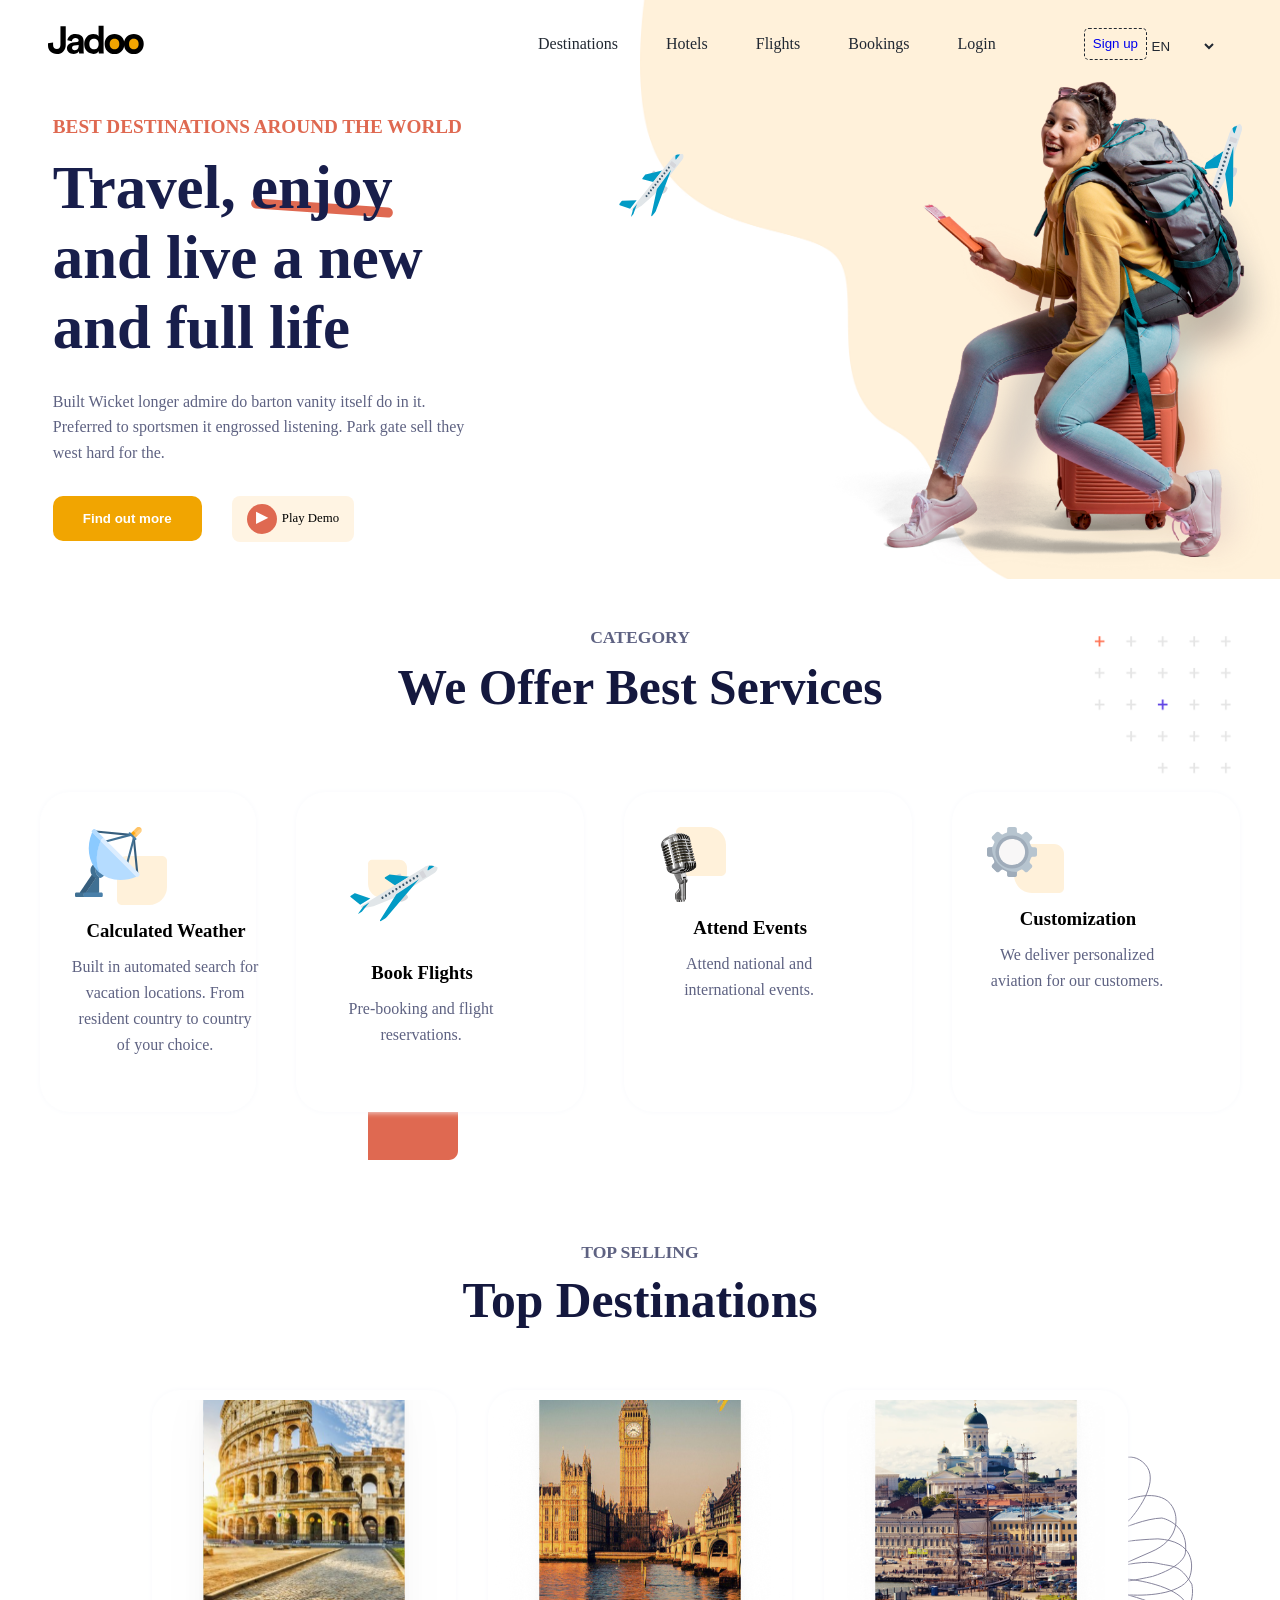
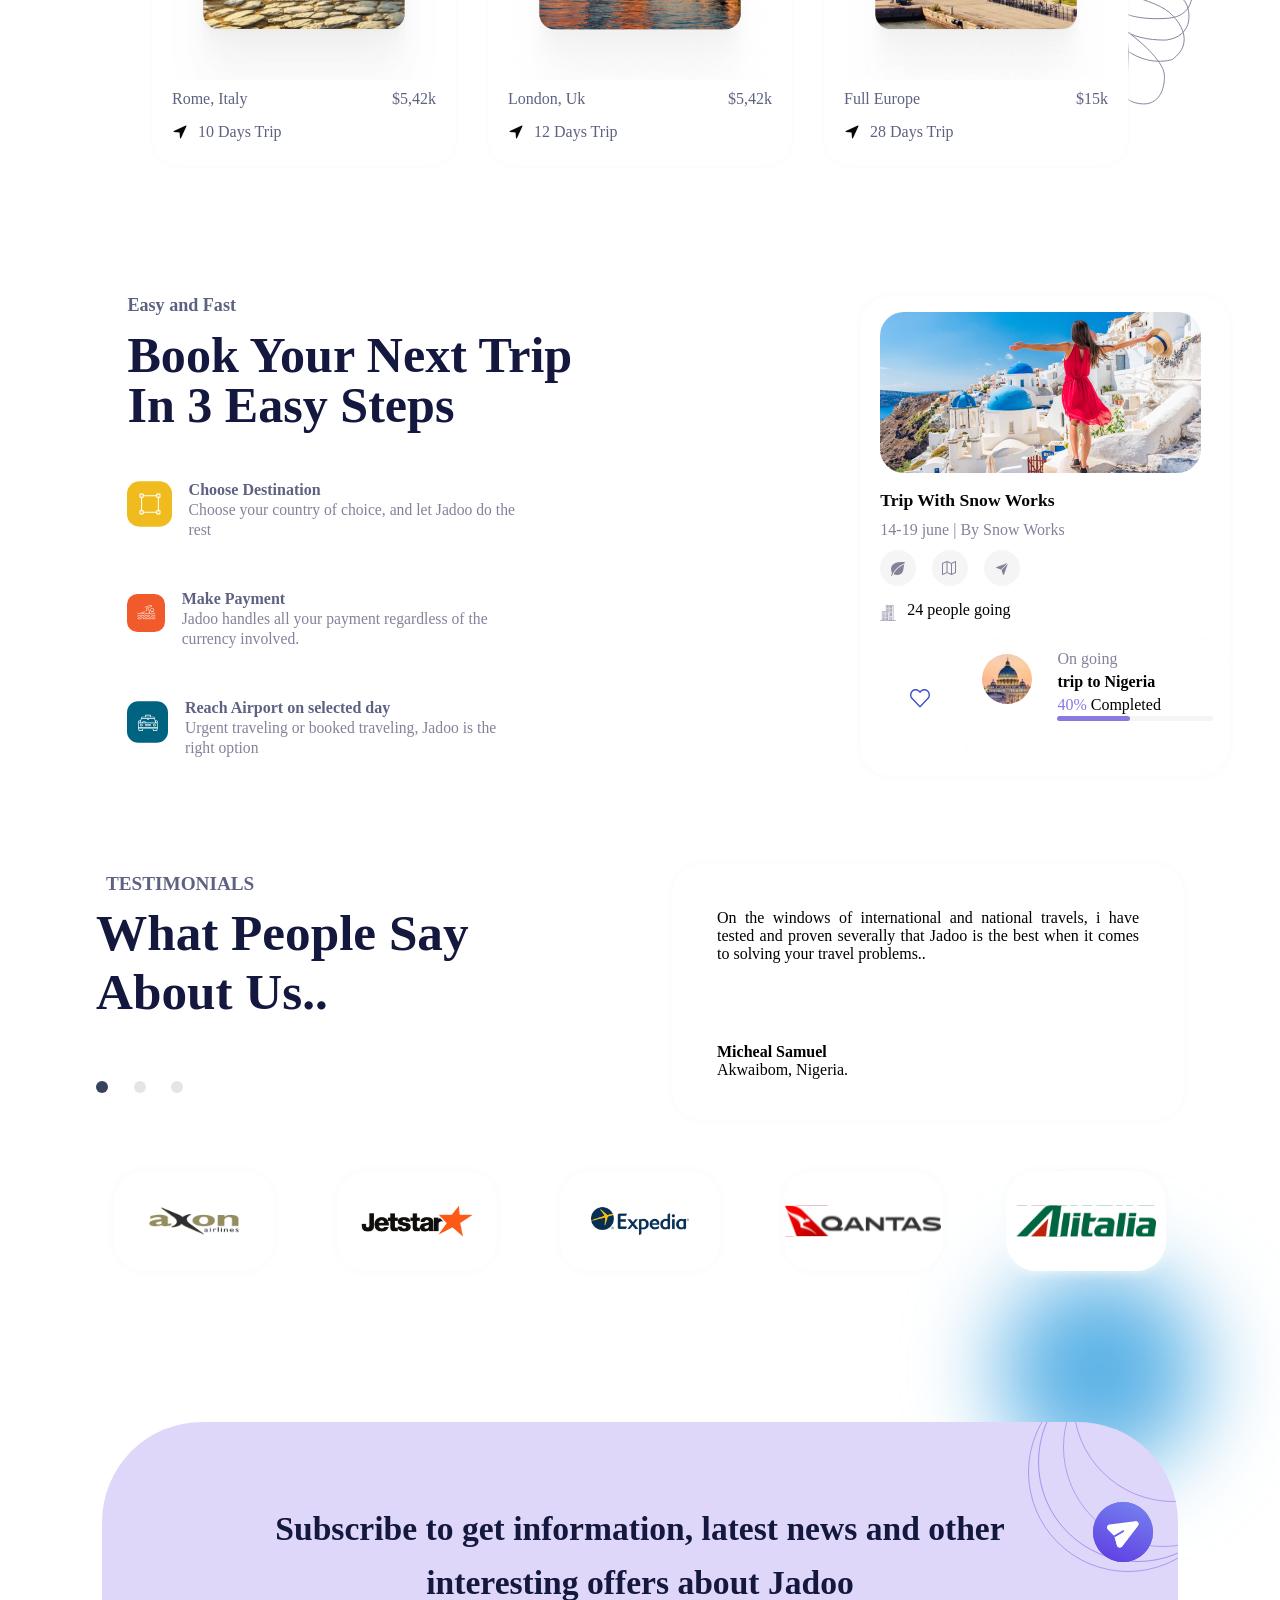
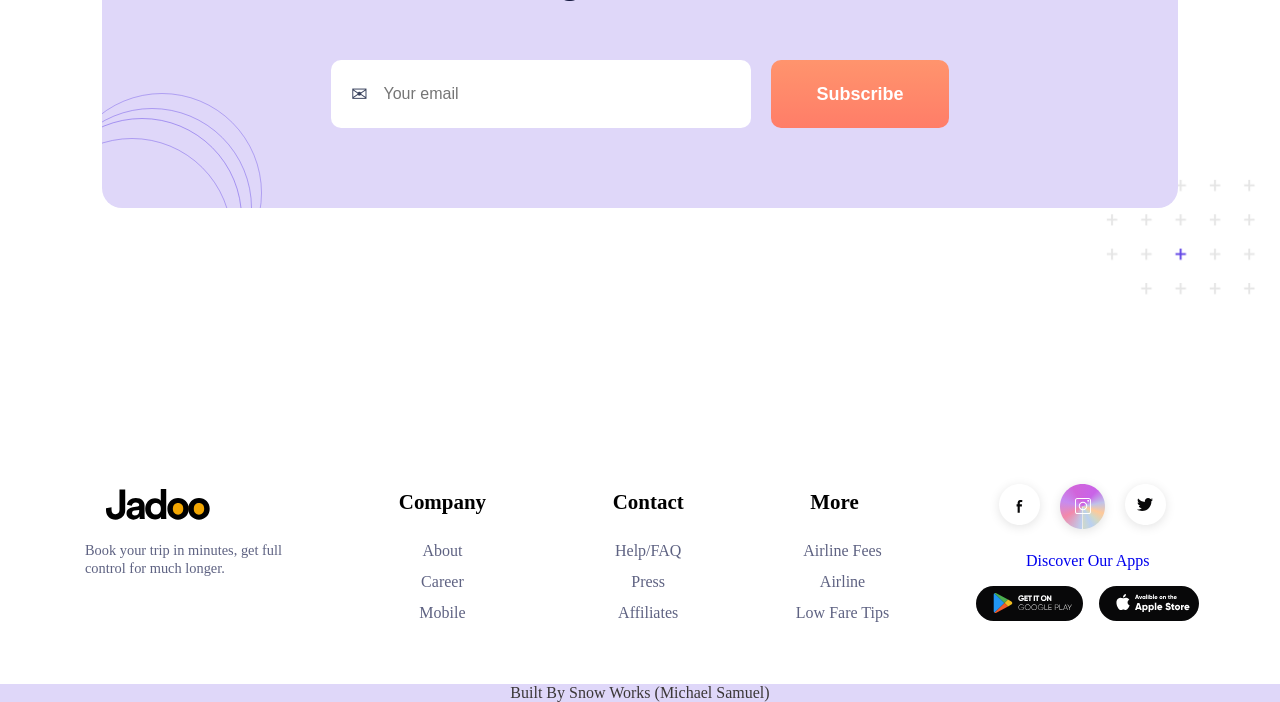
==== commit 998c3642: "final fixes on the offer cards  and browser overscrol" ====
--- a/index.html
+++ b/index.html
@@ -117,7 +117,7 @@
                              <div class="section-cards">
                                        <div class="offer-cards1">
                                         <div class ="col-1">
-                                          <img src="/images/Group 48.svg" alt="triangular svg" >
+                                          <img src="images/Group 48.svg" alt="triangular svg" >
                                           <h3 class="card-reason">Calculated Weather</h3>
                                         <p id="col1-p">Built in automated search for vacation locations. From resident country to country of your choice.</p>
                                         </div>
@@ -648,5 +648,4 @@
 
 </body>
 </html>
-</body>
-</html>
+
--- a/style.css
+++ b/style.css
@@ -20,7 +20,7 @@
 .hero {
   position: relative; /* Essential: keeps the shape inside the hero */
   width: 100%;
-  min-height: 100vh;
+  min-height: auto;
   overflow: hidden; /* This crops the image so it doesn't create a scrollbar */
 }
 
--- a/response.css
+++ b/response.css
@@ -1,4 +1,43 @@
-/* ============================================================
+/* overflow-fix.css — Jadoo Travel. Pasted these rules into the TOP of the responsiveness.css,replacing the existing GLOBAL BASE section.
+   */
+
+*,
+*::before,
+*::after {
+  box-sizing: border-box;
+  max-width: 100%;
+}
+
+html {
+  overflow-x: hidden;
+  width: 100%;
+}
+
+body {
+  overflow-x: hidden;
+  width: 100%;
+}
+
+h1 {
+  max-width: 100%;
+}
+
+body.nav-open {
+  overflow: hidden !important;
+}
+
+.mobile-nav {
+  overflow-x: hidden;
+  max-width: 100vw;
+}
+
+.nav-overlay {
+  width: 100vw;
+  max-width: 100vw;
+  overflow: hidden;
+}
+
+/* 
    responsiveness.css — Jadoo Travel
    Built from exact HTML class names in index.html.
    Arrangement: your style (small → large, bracketed bands).
@@ -14,11 +53,9 @@
 
    Global base (no query): structural bug fixes that apply
    at every screen size.
-   ============================================================ */
-
-/* ============================================================
-   GLOBAL BASE — runs at every screen size
-   ============================================================ */
+  */
+
+/* GLOBAL BASE — runs at every screen size */
 
 *,
 *::before,
@@ -246,7 +283,7 @@
   .offer-cards1 {
     width: 100% !important;
     max-width: 300px !important;
-    height: 250px !important;
+    height: 260px !important;
     padding-bottom: 3rem;
   }
 
--- a/subscription.css
+++ b/subscription.css
@@ -2,6 +2,7 @@
   padding: 100px 8%;
   position: relative;
   transition: 3s ease-in-out;
+}
 
   .subscribe-container {
     position: relative;
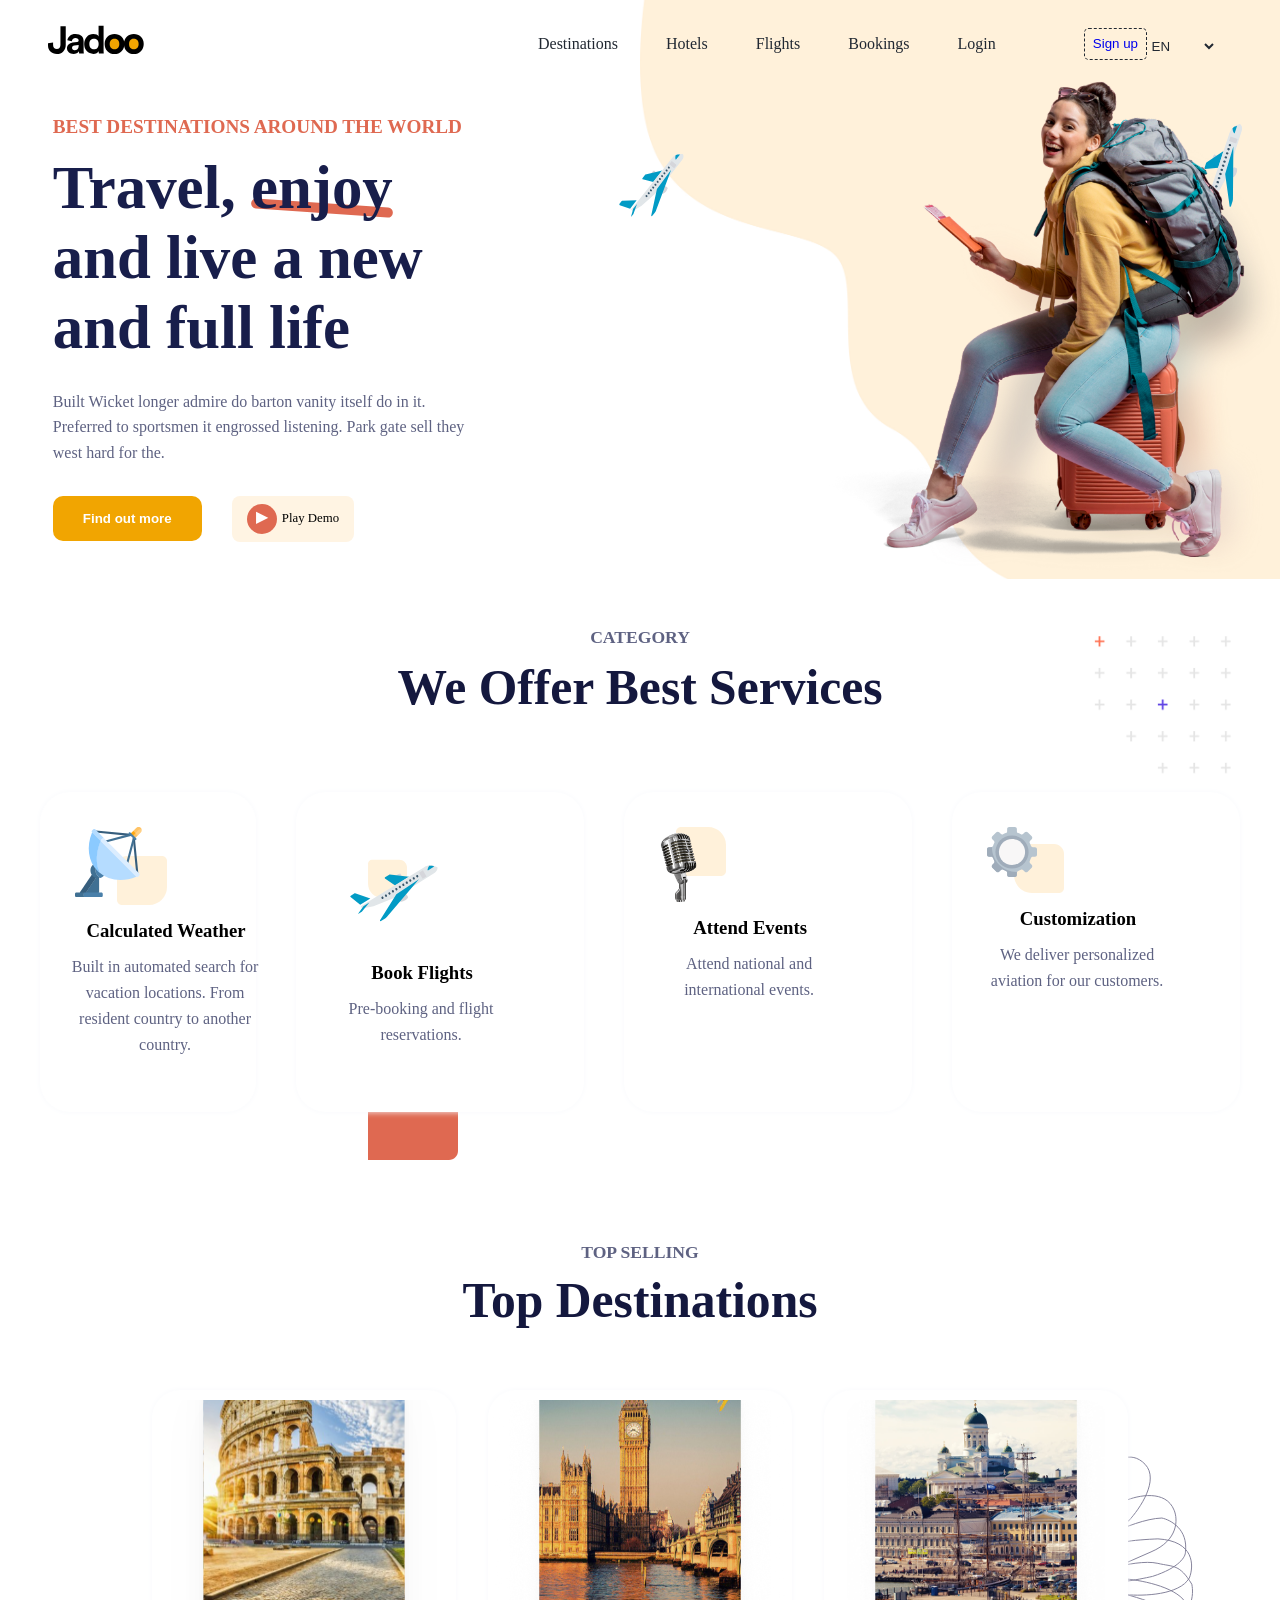
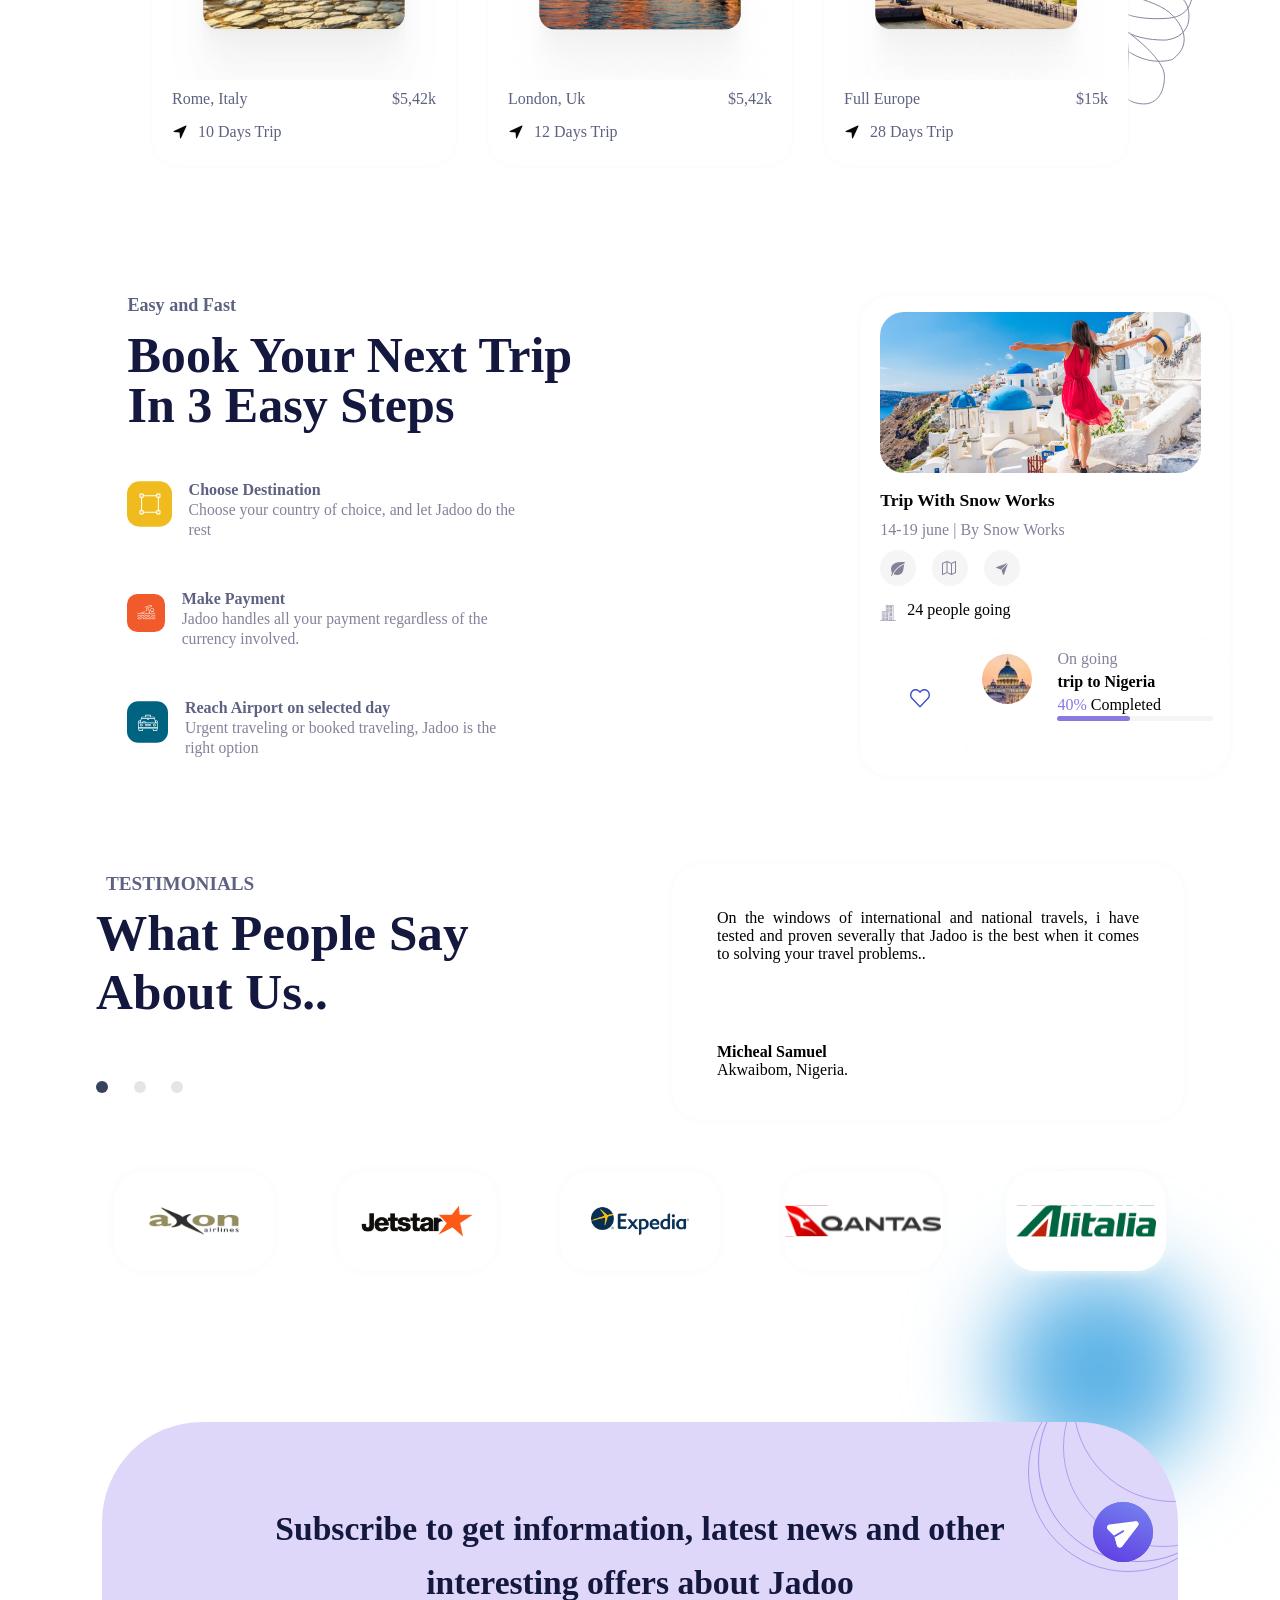
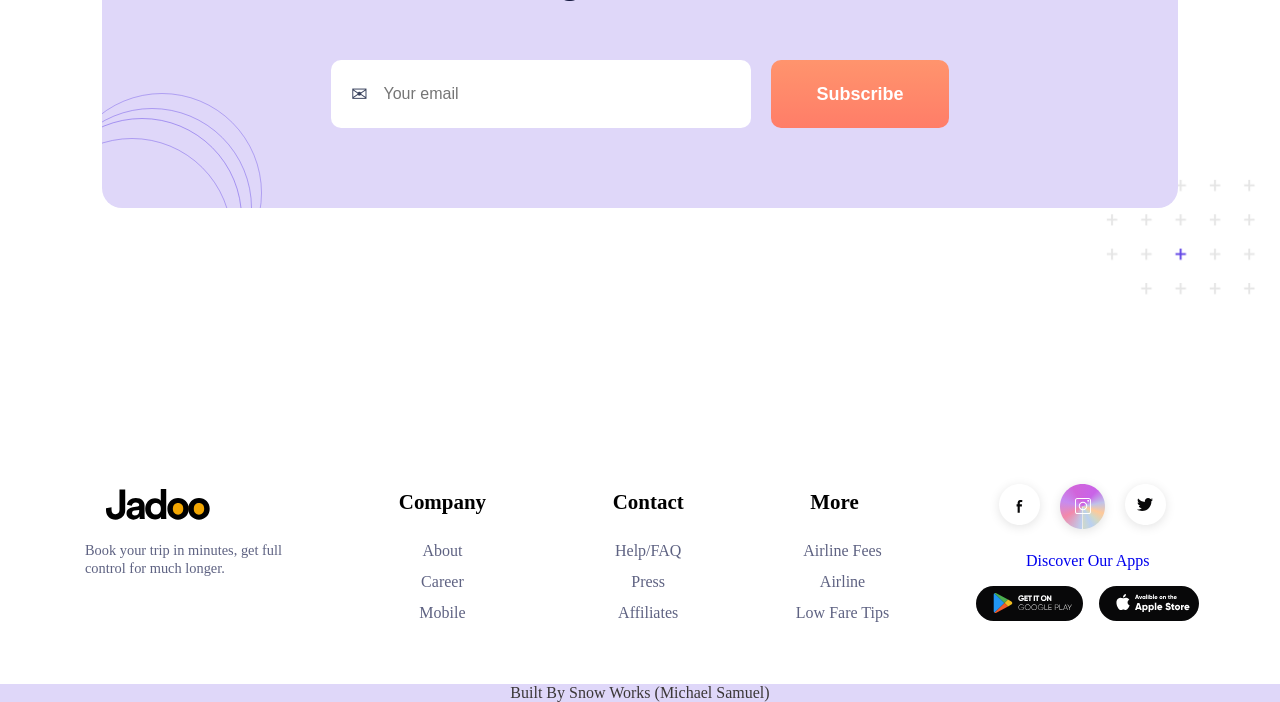
==== commit 8e76f2ea: "card content corrected" ====
--- a/index.html
+++ b/index.html
@@ -119,7 +119,7 @@
                                         <div class ="col-1">
                                           <img src="images/Group 48.svg" alt="triangular svg" >
                                           <h3 class="card-reason">Calculated Weather</h3>
-                                        <p id="col1-p">Built in automated search for vacation locations. From resident country to country of your choice.</p>
+                                        <p id="col1-p">Built in automated search for vacation locations. From resident country to another country.</p>
                                         </div>
                                         
                               </div>
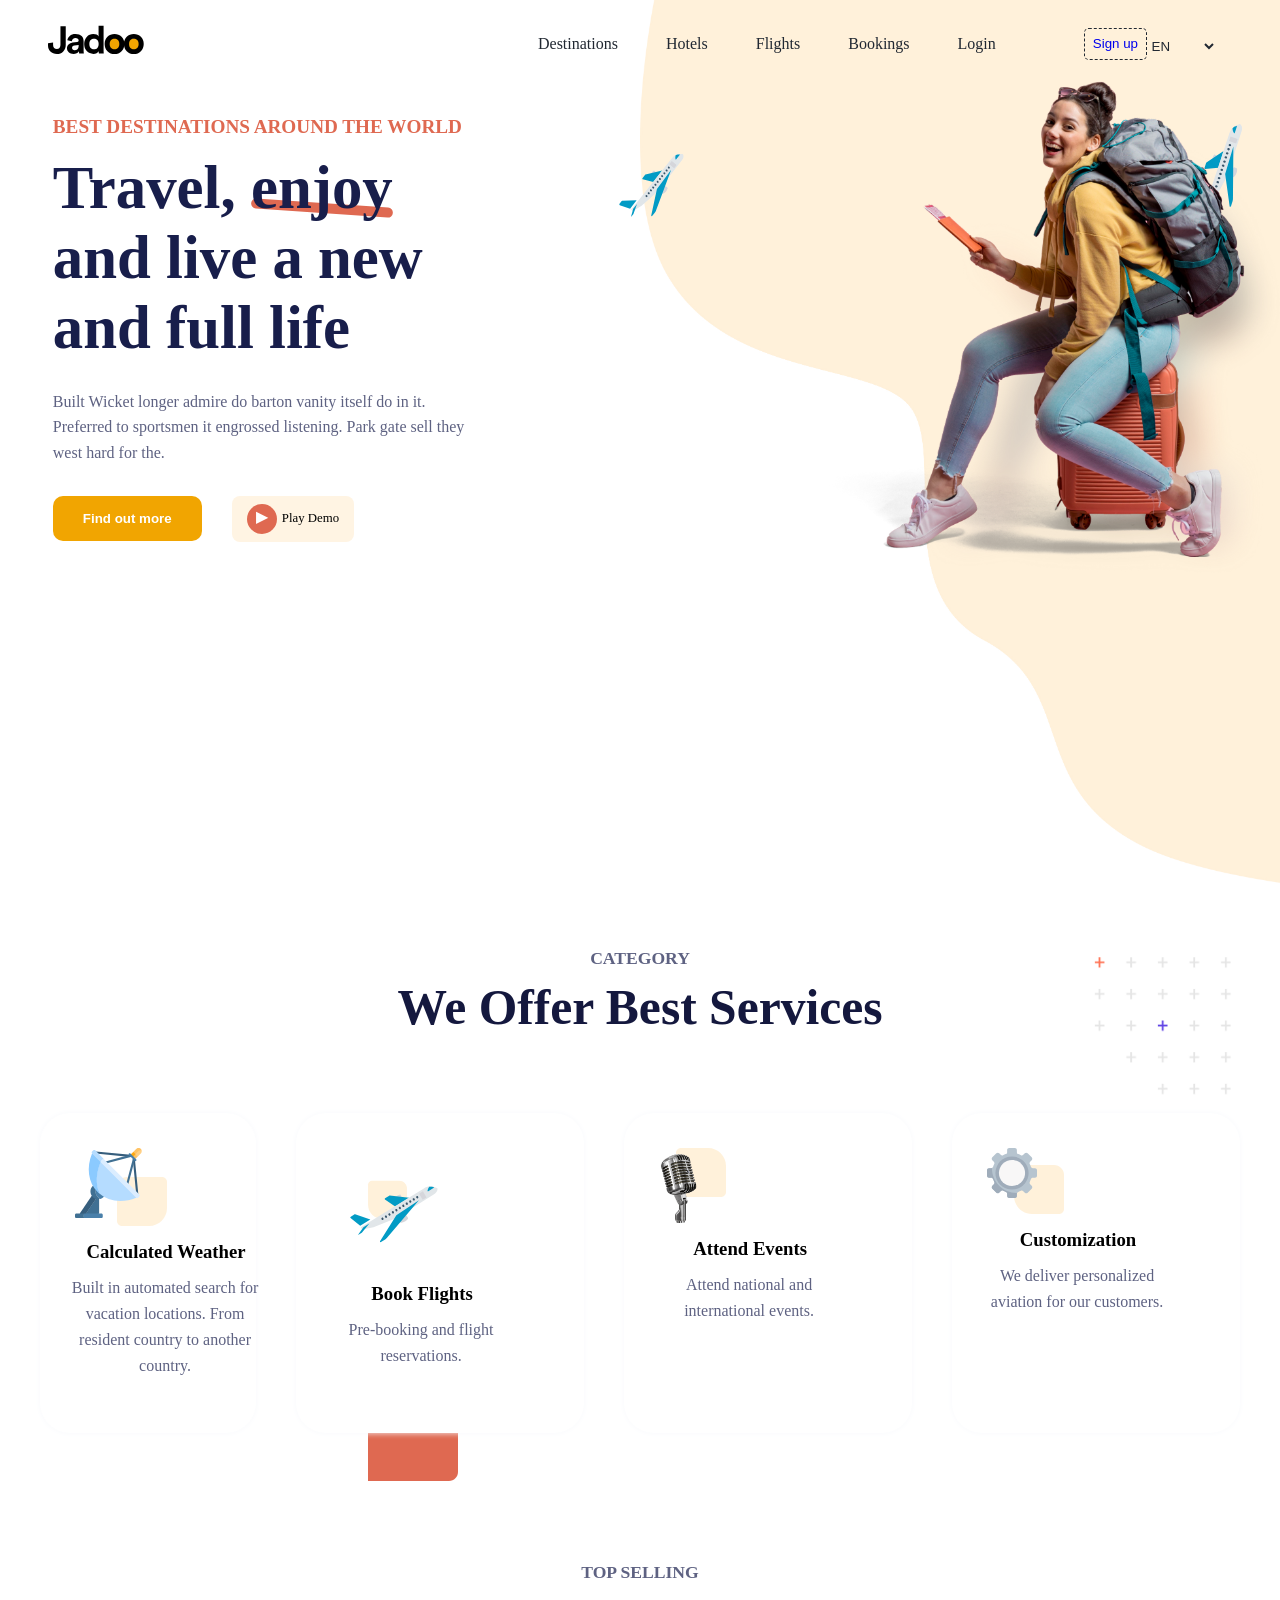
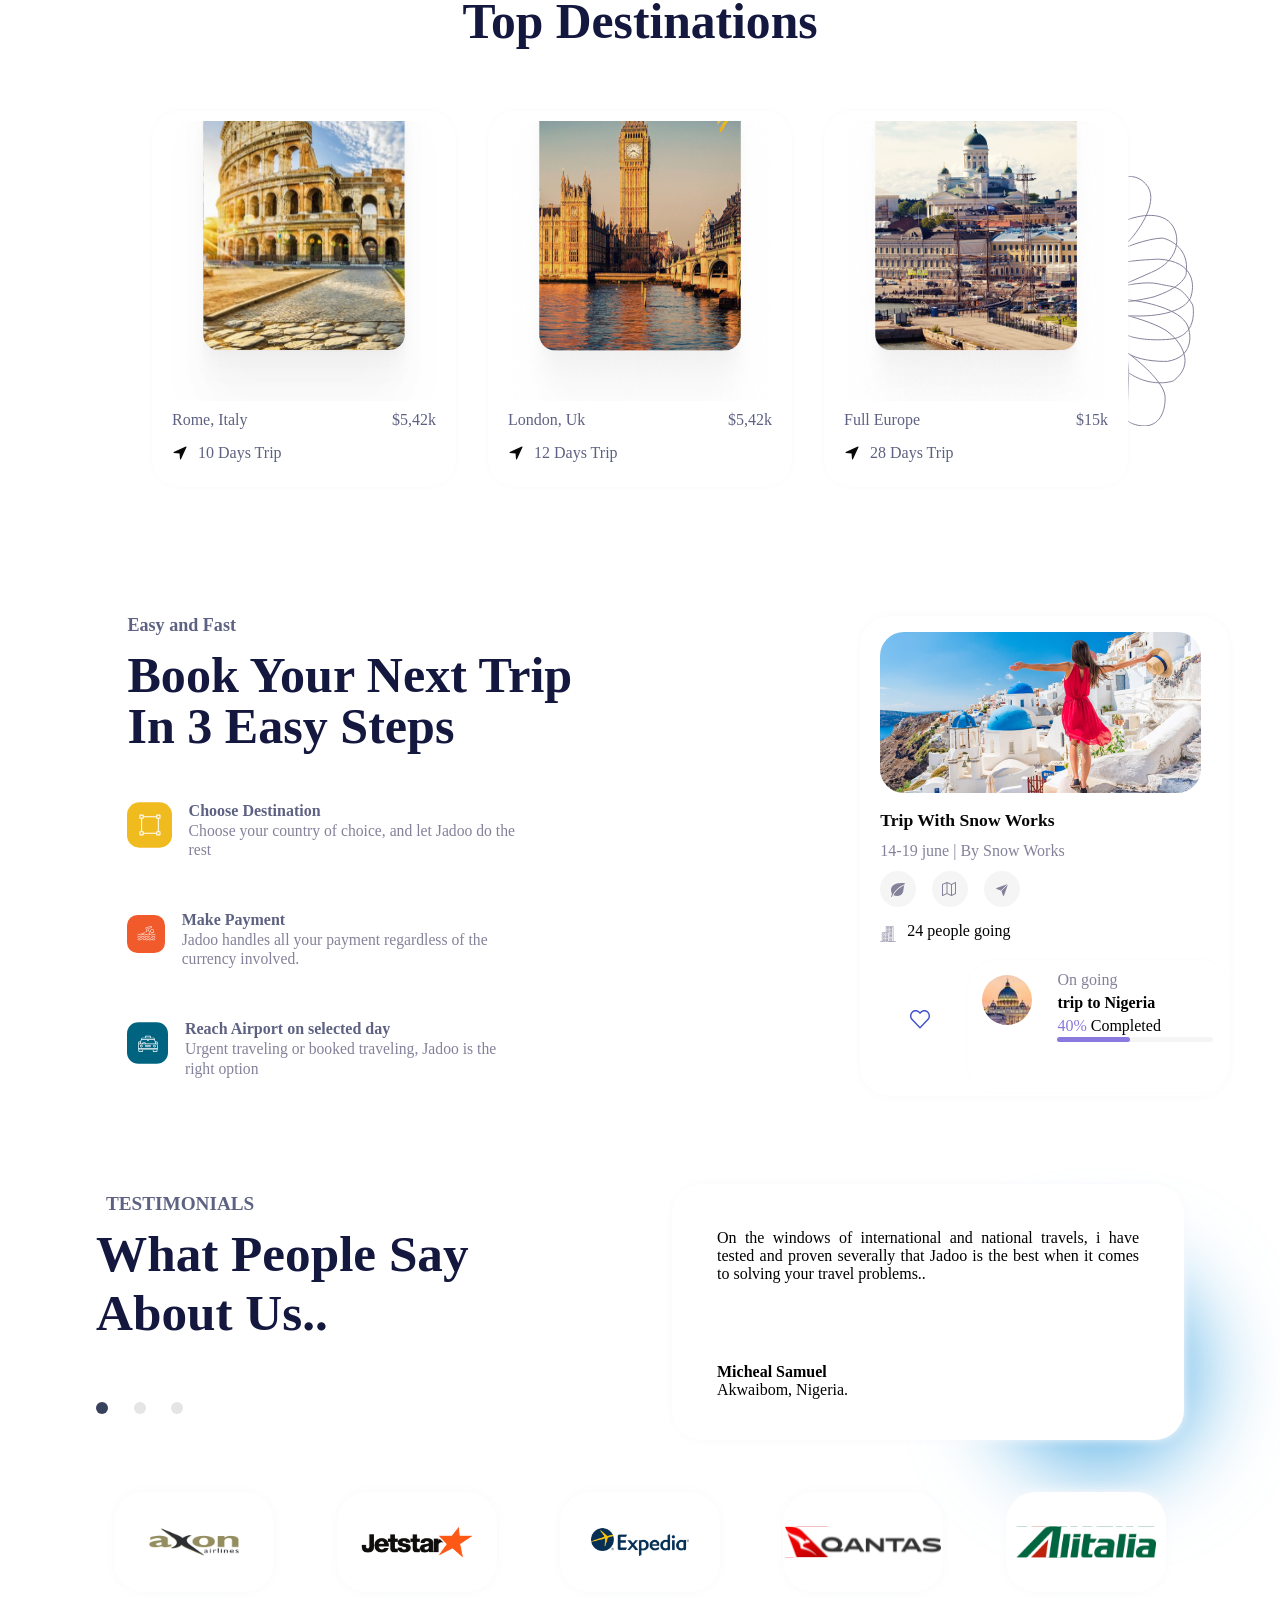
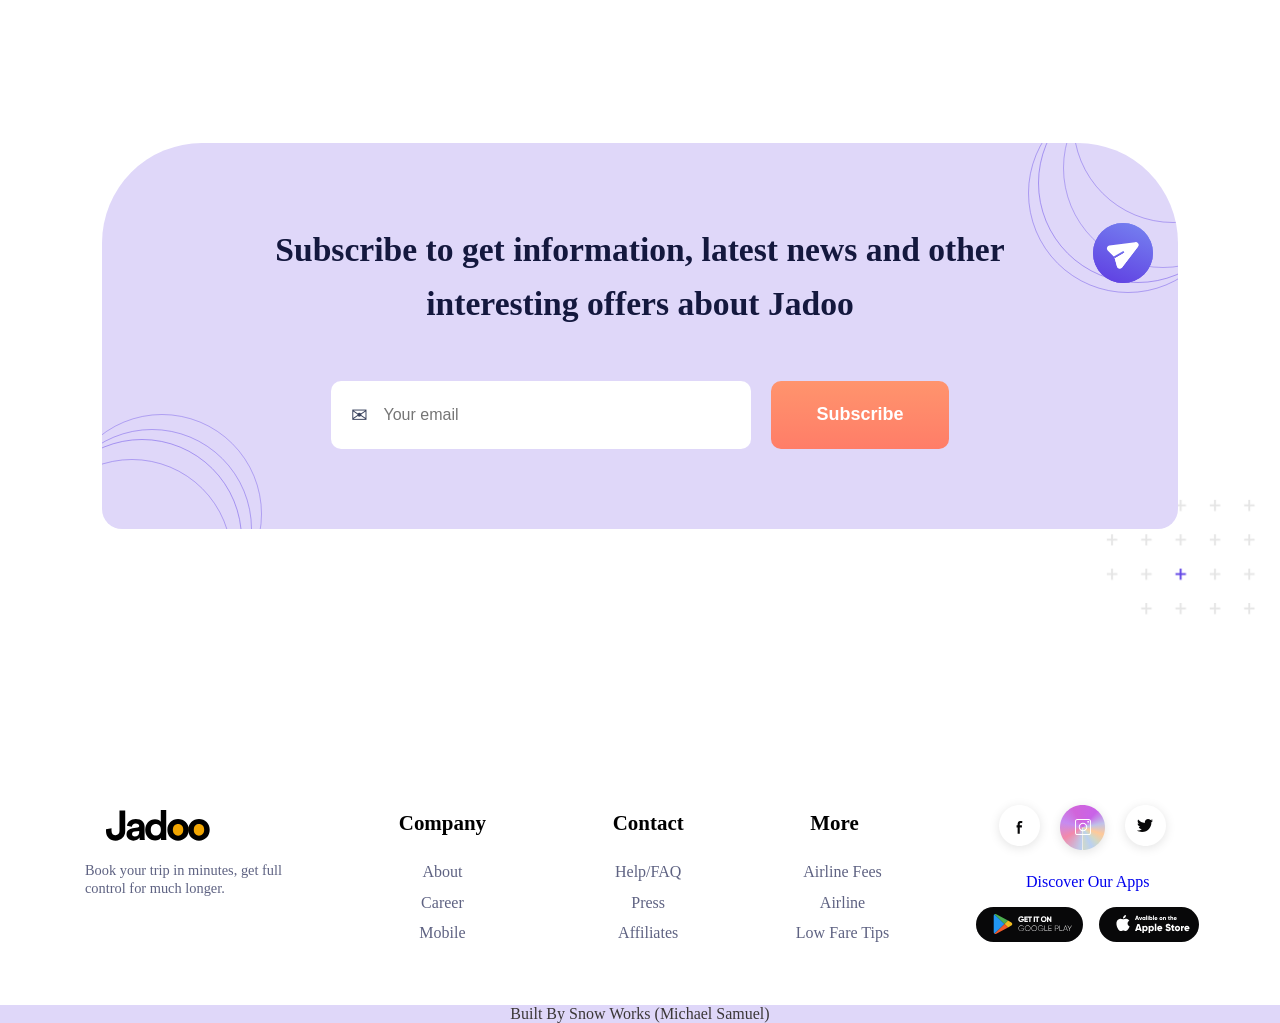
==== commit 7f17b086: "html restructuring" ====
--- a/index.html
+++ b/index.html
@@ -24,7 +24,6 @@
     <section class="hero">
              <div class="background-shape"></div>
 
-
             <nav>
                 <div class="logo"><img src="images/Logo.svg"></div>
                 <ul class="nav-links">
@@ -45,7 +44,6 @@
                           <option>French</option>
                         </select>
                    </div>
-
 
                                   <!-- Hamburger button — visible on mobile only -->
   <button class="hamburger" id="hamburger-btn" aria-label="Open navigation menu" aria-expanded="false" aria-controls="mobile-nav">
@@ -83,18 +81,11 @@
     </div>
 
 
-
-             
-
        </section>
 
        </div>
 
-      
-
     </section>
-
-
 
 
                    <!---offer section part of the website-->
@@ -107,13 +98,9 @@
                      <h6 class="section-title">CATEGORY</h6>
                      <h2 class="section-reason">We Offer Best Services</h2>
 
-                  
-
                        <div class="offer-container">
                                 
-
-                                 
-
+                        
                              <div class="section-cards">
                                        <div class="offer-cards1">
                                         <div class ="col-1">
@@ -180,15 +167,6 @@
 
 
                    <!----the destination section of the code ----->
-
-
-
-
-
-
-
-
-
 
 
                    <section class="destinations">
@@ -591,13 +569,7 @@
                                                  
 
 </footer>
-
-
-
-                                       
-
-
-                         
+           
  
                     
                <!-- Overlay backdrop -->
@@ -639,6 +611,12 @@
 
 </aside>
 
+
+
+
+
+
+
 <!-- Hamburger JS — must be last -->
 <script src="hamburger.js"></script> 
 
--- a/style.css
+++ b/style.css
@@ -20,7 +20,7 @@
 .hero {
   position: relative; /* Essential: keeps the shape inside the hero */
   width: 100%;
-  min-height: auto;
+  min-height: 100vh;
   overflow: hidden; /* This crops the image so it doesn't create a scrollbar */
 }
 
--- a/response.css
+++ b/response.css
@@ -15,7 +15,6 @@
 
 body {
   overflow-x: hidden;
-  width: 100%;
 }
 
 h1 {
